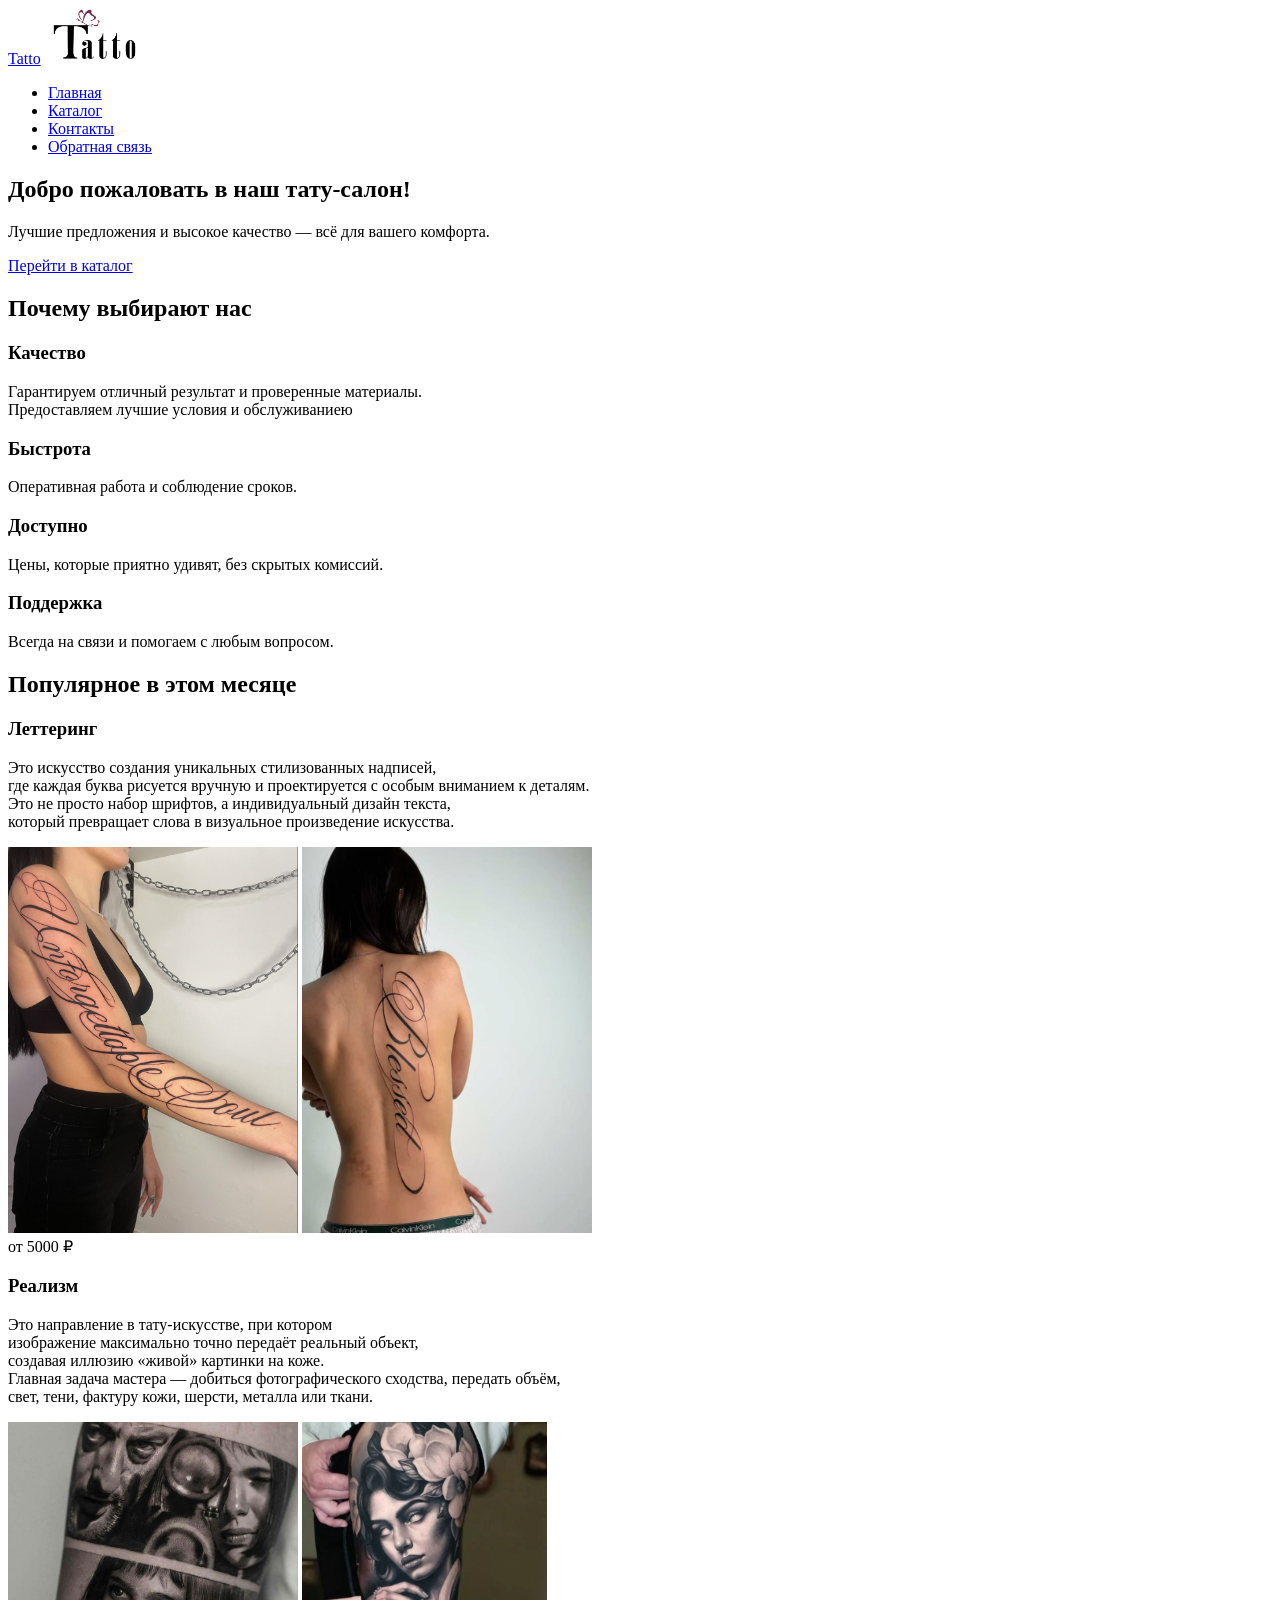
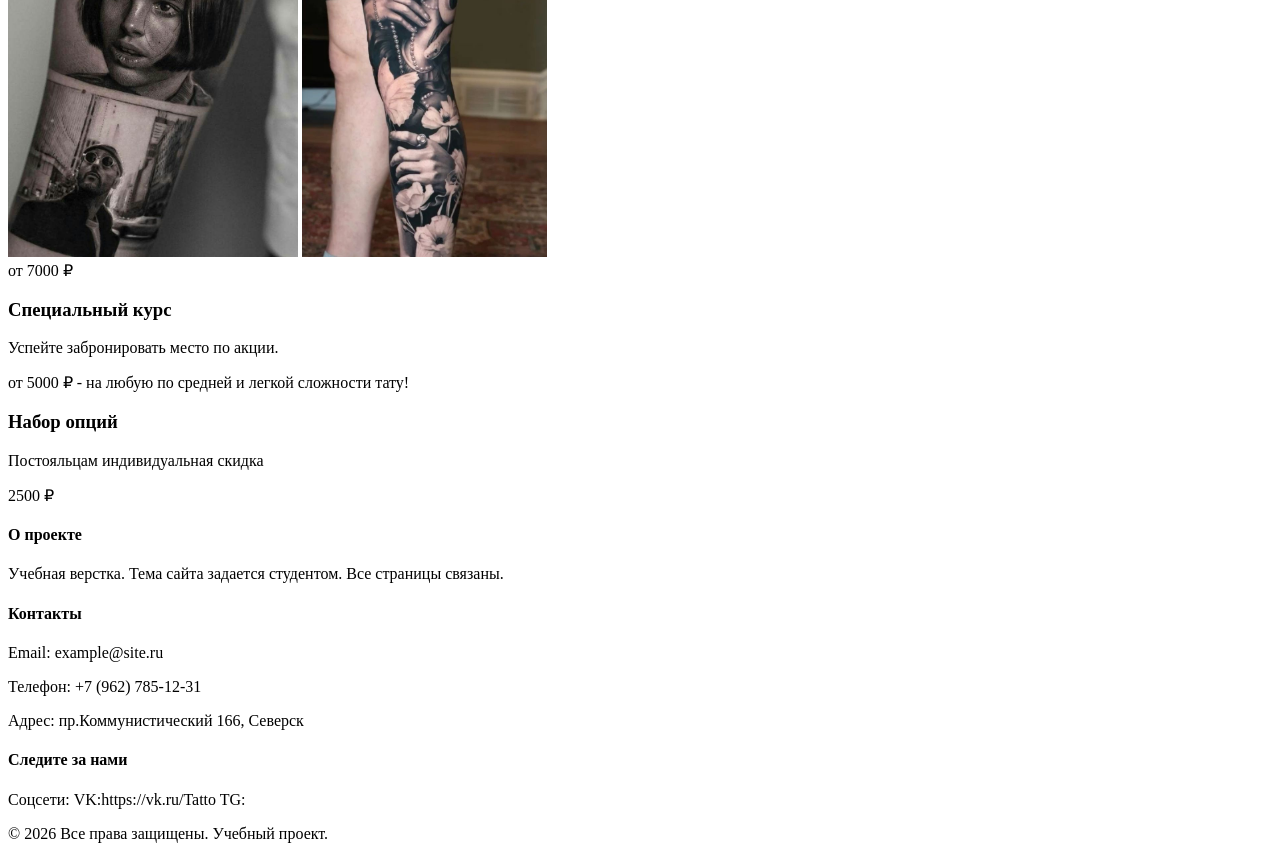
==== index.html @ 8efc67af "ПР-1-2" ====
<!DOCTYPE html>
<html lang="ru">
<head>
    <meta charset="UTF-8">
    <meta name="viewport" content="width=device-width, initial-scale=1.0, viewport-fit=cover">
    <title>Главная страница</title>
    <link rel="stylesheet" href="style.css">
</head>
<body>
    <header>
        <div>
            <a href="index.html">Tatto</a>
            <img src="img/лого.PNG" height="200%" width="100px" alt="">
            <nav>
                <ul>
                    <li><a href="index.html">Главная</a></li>
                    <li><a href="catalog.html">Каталог</a></li>
                    <li><a href="contacts.html">Контакты</a></li>
                    <li><a href="feedback.html">Обратная связь</a></li>
                </ul>
            </nav>
        </div>
    </header>

    <main>
        <section>
            <div>
                <h1>Добро пожаловать в наш тату-салон!</h1>
                <p>Лучшие предложения и высокое качество — всё для вашего комфорта.</p>
                <a href="catalog.html">Перейти в каталог</a>
            </div>
        </section>

        <section>
            <div>
                <h2>Почему выбирают нас</h2>
                <div>
                    <div>
                        <div></div>
                        <h3>Качество</h3>
                        <p>Гарантируем отличный результат и проверенные материалы.<br>
                            Предоставляем лучшие условия и обслуживаниею<br></p>
                    </div>
                    <div>
                        <div></div>
                        <h3>Быстрота</h3>
                        <p>Оперативная работа и соблюдение сроков.</p>
                    </div>
                    <div>
                        <div></div>
                        <h3>Доступно</h3>
                        <p>Цены, которые приятно удивят, без скрытых комиссий.</p>
                    </div>
                    <div>
                        <div></div>
                        <h3>Поддержка</h3>
                        <p>Всегда на связи и помогаем с любым вопросом.</p>
                    </div>
                </div>
            </div>
        </section>

        <section>
            <div>
                <h2>Популярное в этом месяце</h2>
                <div>
                    <div>
                        <div></div>
                        <div>
                            <h3>Леттеринг</h3>
                            <p>Это искусство создания уникальных стилизованных надписей,<br>
                            где каждая буква рисуется вручную и проектируется с особым вниманием к деталям.<br>
                             Это не просто набор шрифтов, а индивидуальный дизайн текста,<br>
                              который превращает слова в визуальное произведение искусства.<br> </p>
                              <img src="img/7cff915de893cd5a6fc23232e17f57c0.jpg" height="400%" width="290px" alt="">
                            <img src="img/70de053e2566550b791f566bd288414b.jpg" height="400%" width="290px" alt="">
                            <div>от 5000 ₽</div>
                        </div>
                    </div>
                    <div>
                        <div></div>
                        <div>
                            <h3>Реализм</h3>
                            <p>Это направление в тату-искусстве, при котором<br> 
                             изображение максимально точно передаёт реальный объект, <br> 
                             создавая иллюзию «живой» картинки на коже. <br> 
                             Главная задача мастера — добиться фотографического сходства, передать объём,<br> 
                              свет, тени, фактуру кожи, шерсти, металла или ткани.<br>  </p>
                            <img src="img/7c749acfdb780b24f24713dae8f29788.jpg" height="400%" width="290px" alt="">
                            <img src="img/809ecd6988c53209cb9fa92d4d95beaf.jpg" height="300%" width="245px" alt="">
                            <div>от 7000 ₽</div>
                        </div>
                    </div>
                    <div>
                        <div></div>
                        <div>
                            <h3>Специальный курс</h3>
                            <p>Успейте забронировать место по акции.</p>
                            <div>от 5000 ₽ - на любую по средней и легкой сложности тату!</div>
                        </div>
                    </div>
                    <div>
                        <div></div>
                        <div>
                            <h3>Набор опций</h3>
                            <p>Постояльцам индивидуальная скидка</p>
                            <div>2500 ₽</div>
                        </div>
                    </div>
                </div>
            </div>
        </section>
    </main>

    <footer>
        <div>
            <div>
                <h4>О проекте</h4>
                <p>Учебная верстка. Тема сайта задается студентом. Все страницы связаны.</p>
            </div>
            <div>
                <h4>Контакты</h4>
                <p>Email: example@site.ru</p>
                <p>Телефон: +7 (962) 785-12-31 </p>
                <p>Адрес: пр.Коммунистический 166, Северск</p>
            </div>
            <div>
                <h4>Следите за нами</h4>
                <p>Соцсети: 
                    VK:https://vk.ru/Tatto
                    TG: </p>
            </div>
        </div>
        <div>
            <p>&copy; 2026 Все права защищены. Учебный проект.</p>
        </div>
    </footer>
</body>
</html>
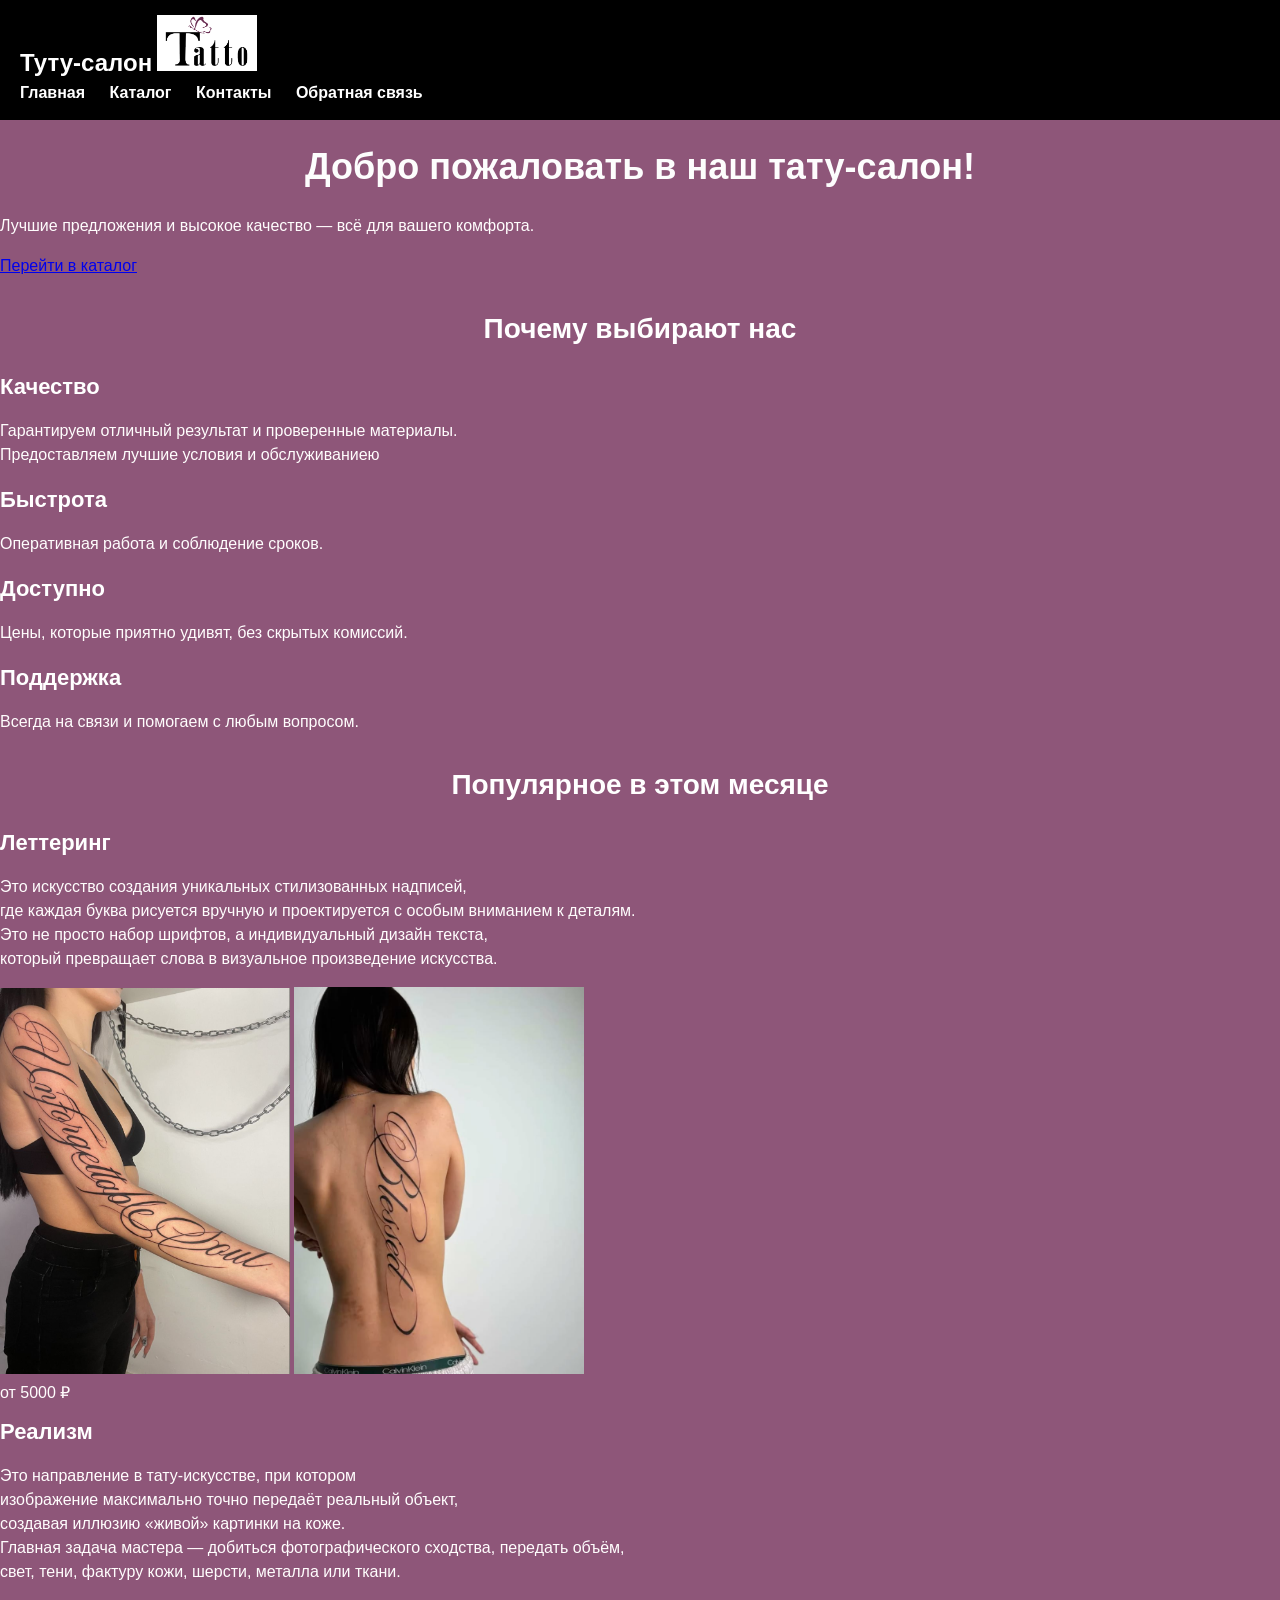
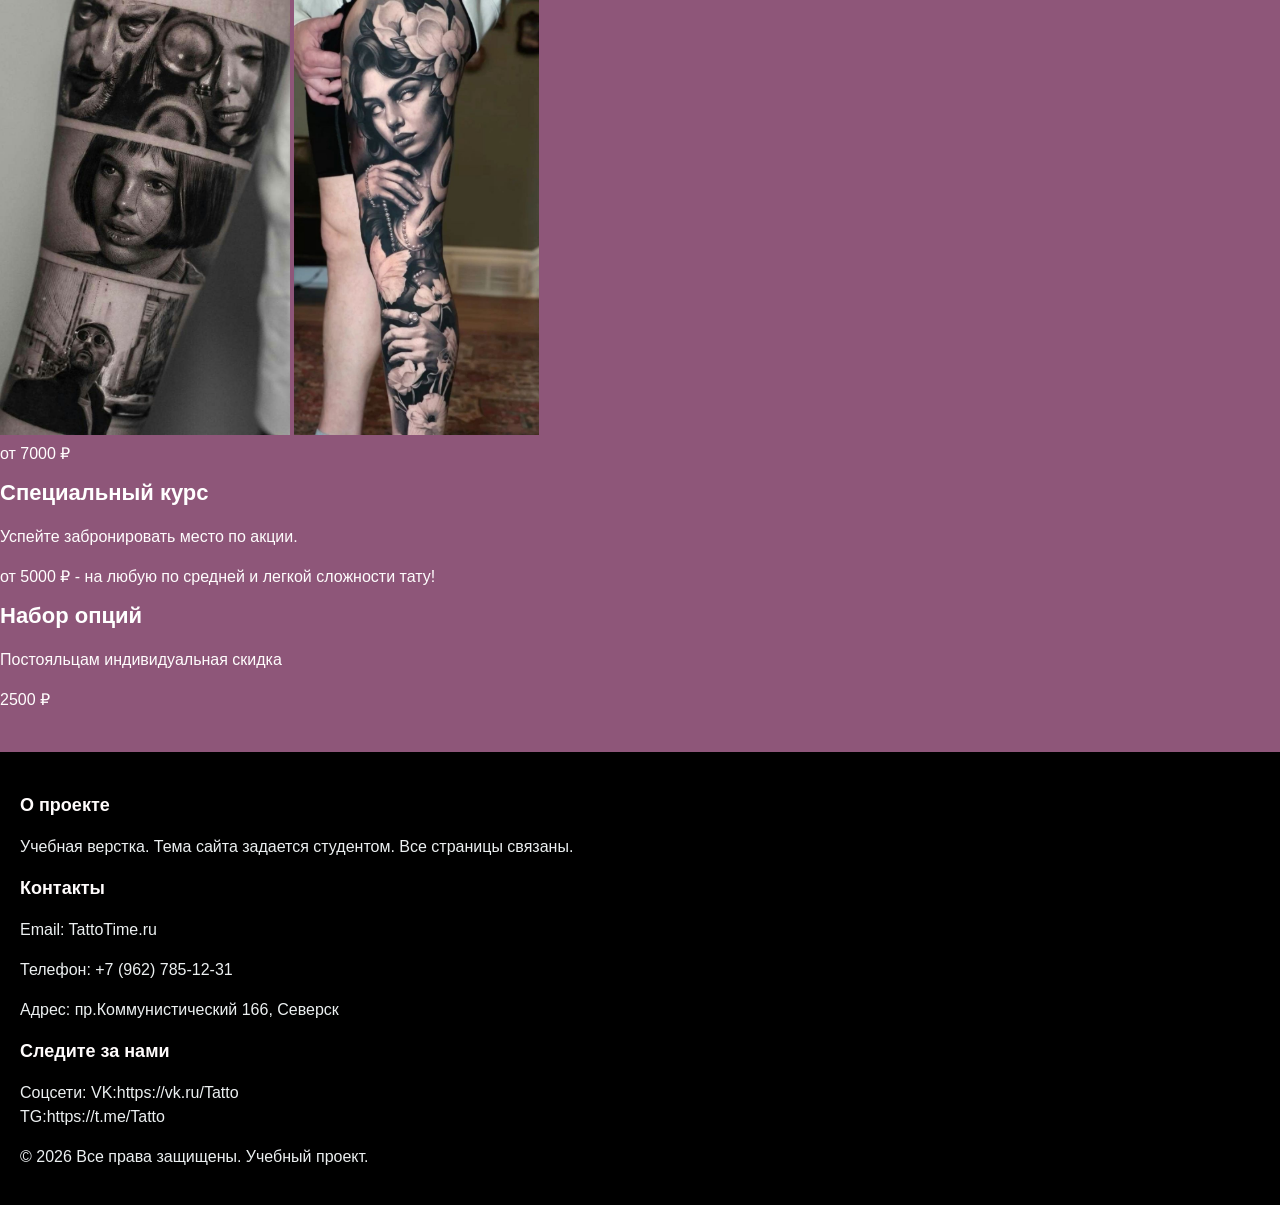
==== commit bf064c28: "ПР-2-1: добавлен базовый CSS (цвета, шрифты, фон)" ====
--- a/index.html
+++ b/index.html
@@ -9,14 +9,14 @@
 <body>
     <header>
         <div>
-            <a href="index.html">Tatto</a>
+            <a href="index.html">Туту-салон</a>
             <img src="img/лого.PNG" height="200%" width="100px" alt="">
             <nav>
                 <ul>
-                    <li><a href="index.html">Главная</a></li>
-                    <li><a href="catalog.html">Каталог</a></li>
-                    <li><a href="contacts.html">Контакты</a></li>
-                    <li><a href="feedback.html">Обратная связь</a></li>
+                    <li><a  href="index.html">Главная</a></li>
+                    <li><a  href="catalog.html">Каталог</a></li>
+                    <li><a  href="contacts.html">Контакты</a></li>
+                    <li><a  href="feedback.html">Обратная связь</a></li>
                 </ul>
             </nav>
         </div>
@@ -120,15 +120,15 @@
             </div>
             <div>
                 <h4>Контакты</h4>
-                <p>Email: example@site.ru</p>
+                <p>Email: TattoTime.ru</p>
                 <p>Телефон: +7 (962) 785-12-31 </p>
                 <p>Адрес: пр.Коммунистический 166, Северск</p>
             </div>
             <div>
                 <h4>Следите за нами</h4>
                 <p>Соцсети: 
-                    VK:https://vk.ru/Tatto
-                    TG: </p>
+                    VK:https://vk.ru/Tatto<br> 
+                    TG:https://t.me/Tatto<br>  </p>
             </div>
         </div>
         <div>
--- a/style.css
+++ b/style.css
@@ -0,0 +1,215 @@
+/* Общие стили для всего сайта */
+body {
+    font-family: Arial, Helvetica, sans-serif;
+    font-size: 16px;
+    color: #fffdfd;           /* тёмно-серый текст */
+    background-color: #884d72f1; /* белый фон */
+    line-height: 1.5;         /* межстрочный интервал */
+    margin: 0;
+    padding: 0;
+}
+
+/* Заголовки */
+h1 {
+    font-size: 36px;
+    color: #fdfdfd;
+    text-align: center;
+    margin-top: 20px;
+    margin-bottom: 20px;
+}
+
+h2 {
+    font-size: 28px;
+    color: #ffffff;
+    text-align: center;
+    margin-top: 30px;
+    margin-bottom: 20px;
+}
+
+h3 {
+    font-size: 22px;
+    color: #ffffff;
+    margin-top: 10px;
+    margin-bottom: 10px;
+}
+
+h4 {
+    font-size: 18px;
+    color: #fffcfc;
+    margin-top: 10px;
+    margin-bottom: 10px;
+}
+
+
+
+/* Шапка сайта */
+header {
+    background-color: #000000;    /* тёмно-синий фон */
+    padding: 15px 20px;
+    
+}
+
+header a {
+    color: white;
+    text-decoration: none;         /* убираем подчёркивание у ссылок */
+    font-weight: bold;
+}
+
+
+/* Логотип */
+header > div > a:first-child {
+    font-size: 24px;
+}
+
+/* Список навигации */
+nav ul {
+    list-style: none;              /* убираем маркеры списка */
+    margin: 0;
+    padding: 0;
+}
+
+nav ul li {
+    display: inline-block;         /* располагаем пункты меню в строку */
+    margin-right: 20px;
+}
+
+nav ul li a:hover {
+    text-decoration: underline;    /* подчёркивание при наведении */
+}
+
+/* Кнопка */
+.btn, button, .button {
+    display: inline-block;
+    background-color: #0f0f0f;     /* голубой фон */
+    color: white;
+    padding: 10px 25px;
+    border-radius: 5px;            /* закруглённые углы */
+    text-decoration: none;
+    font-weight: bold;
+    transition: 0.3s;              /* плавность при наведении */
+}
+
+.btn:hover, button:hover, .button:hover {
+    background-color: #000000;     /* более тёмный при наведении */
+    cursor: pointer;
+}
+
+/* Карточки товаров/услуг */
+.product-card {
+    background-color: #f9f9f9;
+    border: 1px solid #dddddd;
+    border-radius: 8px;
+    padding: 15px;
+    margin-bottom: 20px;
+    text-align: center;
+}
+
+.card-img {
+    background-color: #e0e0e0;
+    height: 150px;
+    border-radius: 5px;
+    margin-bottom: 10px;
+}
+
+.price {
+    font-size: 20px;
+    font-weight: bold;
+    color: #e67e22;               /* оранжевый цвет цены */
+    margin: 10px 0;
+}
+
+.feature-card {
+    background-color: #f0f4f8;
+    padding: 20px;
+    border-radius: 10px;
+    text-align: center;
+    margin-bottom: 20px;
+}
+
+.feature-icon {
+    font-size: 40px;
+    margin-bottom: 10px;
+}
+
+/* Подвал */
+footer {
+    background-color: #000000;
+    color: #ecf0f1;
+    padding: 30px 20px 20px;
+    margin-top: 40px;
+    
+}
+
+footer a {
+    color: #ecf0f1;
+    text-decoration: none;
+}
+
+footer a:hover {
+    text-decoration: underline;
+}
+
+.copyright {
+    text-align: center;
+    margin-top: 20px;
+    font-size: 14px;
+}
+
+/* Контакты */
+.contacts-info {
+    background-color: #131212;
+    padding: 20px;
+    border-radius: 10px;
+    margin-bottom: 30px;
+}
+
+.contacts-info div {
+    margin-bottom: 15px;
+}
+
+.map iframe {
+    width: 100%;
+    border: 1px solid #dddddd;
+    border-radius: 8px;
+}
+
+/* Форма обратной связи */
+form {
+    background-color: #aa6e94f1;
+    padding: 20px;
+    border-radius: 5px;
+    max-width: 500px;
+    margin: 0 auto;
+}
+
+form div {
+    margin-bottom: 15px;
+    margin: 10px;
+    
+}
+
+label {
+    display: block;
+    font-weight: bold;
+    margin-bottom: 5px;
+}
+
+input, textarea, select {
+    width: 100%;
+    padding: 10px;
+    border: 1px solid #000000;
+    border-radius: 5px;
+    font-size: 16px;
+    box-sizing: border-box;
+}
+
+input:focus, textarea:focus, select:focus {
+    outline: none;
+    border-color: #0d0d0e;
+}
+
+
+
+
+
+
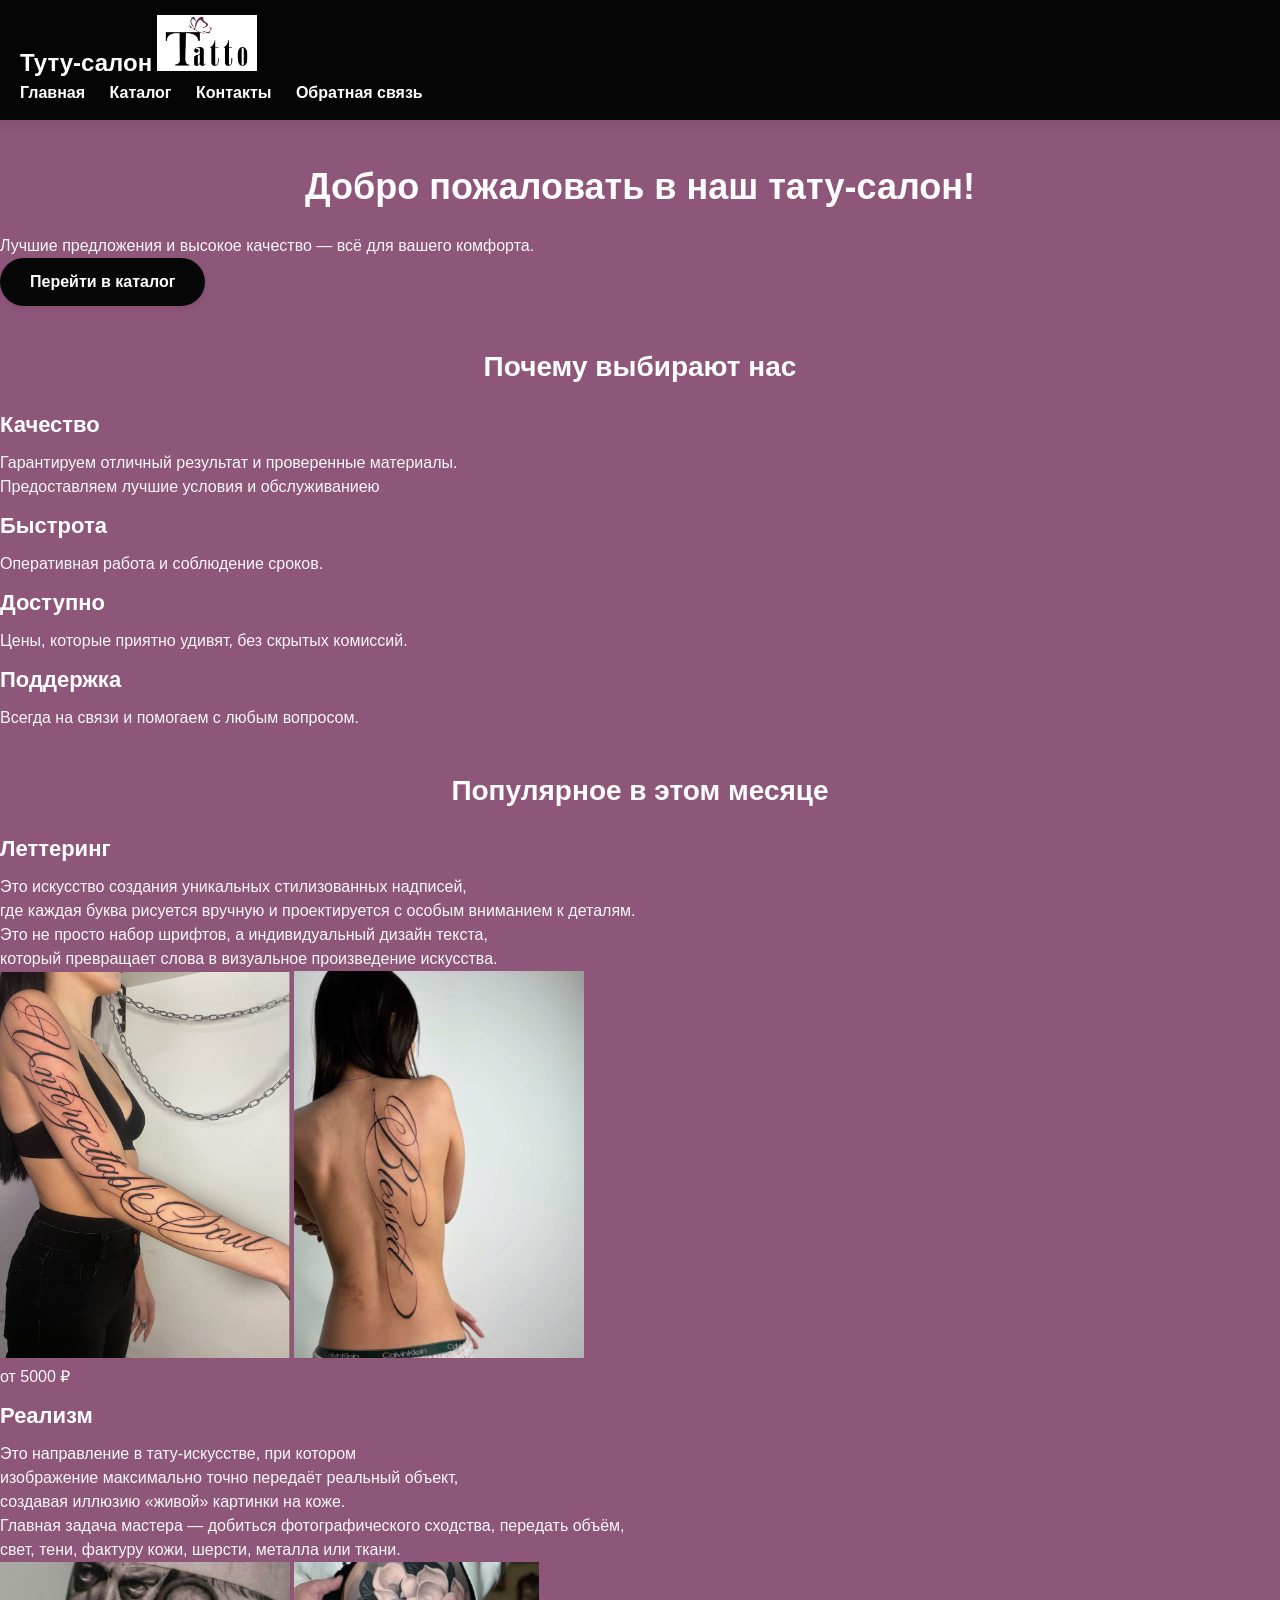
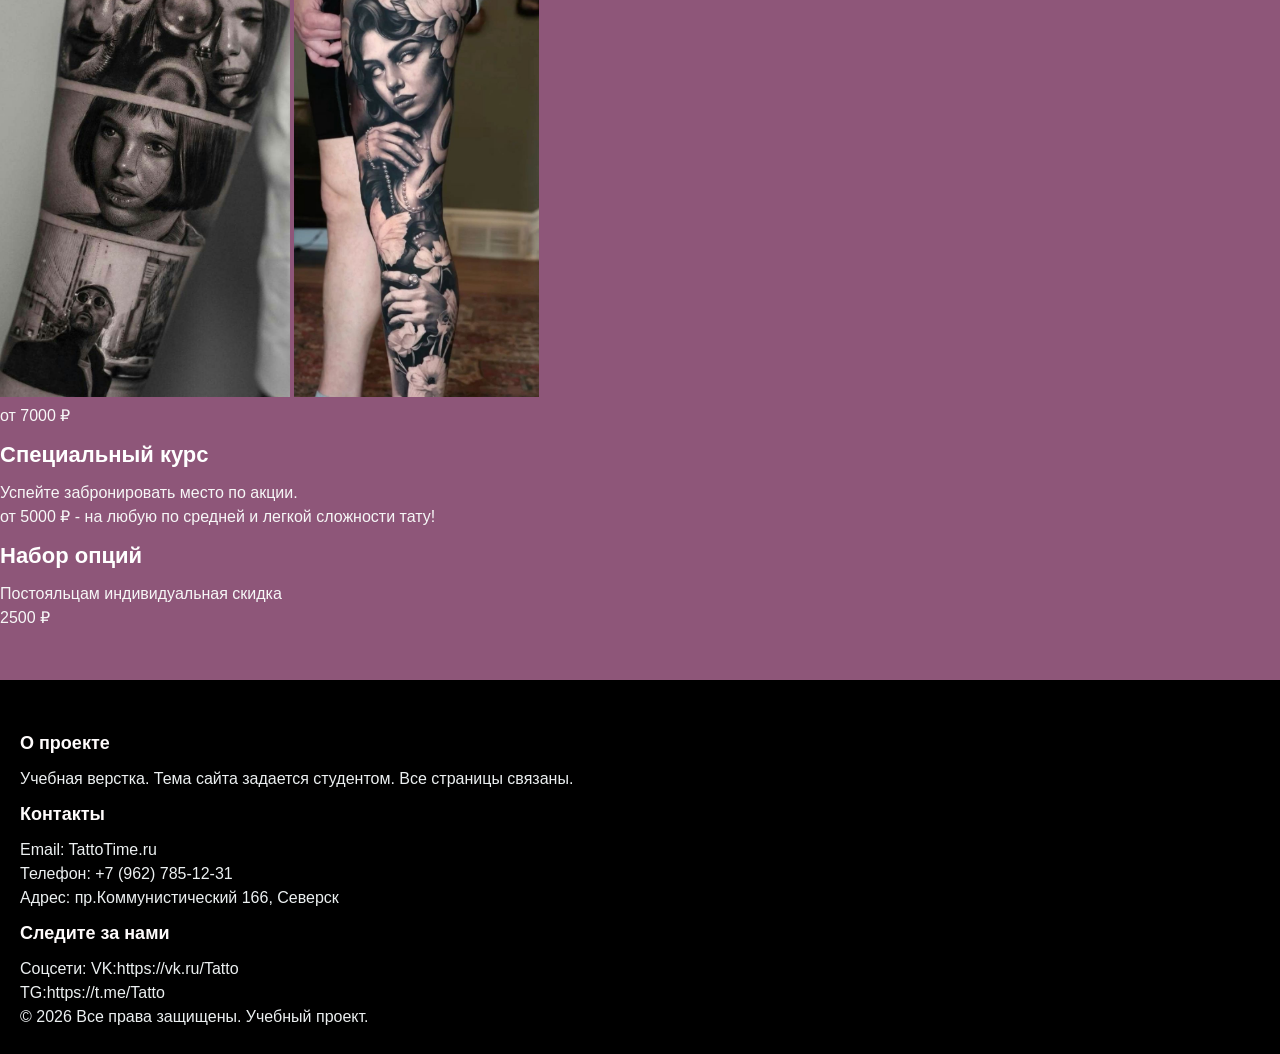
==== commit 40a99640: "ПР-2-2: добавил отступы, рамки, тени, блочную модель" ====
--- a/index.html
+++ b/index.html
@@ -27,7 +27,7 @@
             <div>
                 <h1>Добро пожаловать в наш тату-салон!</h1>
                 <p>Лучшие предложения и высокое качество — всё для вашего комфорта.</p>
-                <a href="catalog.html">Перейти в каталог</a>
+                <a href="catalog.html" class="btn btn-outline-dark" style="margin: 0px;" >Перейти в каталог</a>
             </div>
         </section>
 
--- a/style.css
+++ b/style.css
@@ -2,7 +2,7 @@
 body {
     font-family: Arial, Helvetica, sans-serif;
     font-size: 16px;
-    color: #fffdfd;           /* тёмно-серый текст */
+    color: #f7f7f7;           /* тёмно-серый текст */
     background-color: #884d72f1; /* белый фон */
     line-height: 1.5;         /* межстрочный интервал */
     margin: 0;
@@ -118,18 +118,31 @@
     margin: 10px 0;
 }
 
-.feature-card {
-    background-color: #f0f4f8;
-    padding: 20px;
-    border-radius: 10px;
-    text-align: center;
-    margin-bottom: 20px;
-}
-
-.feature-icon {
-    font-size: 40px;
-    margin-bottom: 10px;
-}
+.cards{
+   
+    display:grid;
+    grid-template-columns:repeat(3,1fr);
+    gap:25px;
+    margin-top:30px;}
+
+.card{
+
+    background:#aa6e94f1;
+    padding:20px;
+    border-radius:18px;
+    text-align:center;
+    
+}
+
+.card img{
+     height: 200px;
+    width: 100%;
+    object-fit:cover;
+    border-radius:12px;}
+
+.card h3{
+    margin:15px 0;}
+
 
 /* Подвал */
 footer {
@@ -213,3 +226,147 @@
 
 
 
+
+
+
+
+/* Универсальное правило — все элементы учитывают padding и border в ширине */
+* {
+    margin: 0;
+    padding: 0;
+    box-sizing: border-box;
+}
+
+.container {
+    max-width: 1200px;
+    margin: 0 auto;   /* центрирование блока */
+    padding: 0 20px;  /* внутренние отступы по бокам */
+}
+
+.product-card {
+    background-color: #ffffff;
+    border: 1px solid #e0e0e0;
+    border-radius: 12px;
+    padding: 20px;
+    margin-bottom: 25px;
+    text-align: center;
+    transition: box-shadow 0.3s;
+}
+
+.product-card:hover {
+    box-shadow: 0 5px 15px rgba(0, 0, 0, 0.1);  /* тень при наведении */
+}
+
+.feature-card {
+    background-color: #f0f4f8;
+    padding: 25px 20px;
+    border-radius: 12px;
+    text-align: center;
+    margin-bottom: 20px;
+    box-shadow: 0 2px 8px rgba(0, 0, 0, 0.05);
+    transition: transform 0.2s, box-shadow 0.2s;
+}
+
+.feature-card:hover {
+    transform: translateY(-3px);
+    box-shadow: 0 6px 16px rgba(0, 0, 0, 0.1);
+}
+
+.btn, button, .button {
+    display: inline-block;
+    background-color: #070707;
+    color: white;
+    padding: 12px 30px;        /* увеличили отступы */
+    border: none;              /* убираем стандартную рамку у кнопок */
+    border-radius: 30px;       /* более скруглённые углы */
+    text-decoration: none;
+    font-weight: bold;
+    font-size: 16px;
+    transition: all 0.3s;
+    box-shadow: 0 2px 5px rgba(0, 0, 0, 0.1);
+}
+
+.btn:hover, button:hover, .button:hover {
+    background-color: #2980b9;
+    box-shadow: 0 4px 10px rgba(0, 0, 0, 0.15);
+}
+
+input, textarea, select {
+    width: 100%;
+    padding: 12px 15px;
+    border: 1px solid #d0d0d0;
+    border-radius: 8px;
+    font-size: 16px;
+    transition: border-color 0.3s, box-shadow 0.3s;
+}
+
+input:focus, textarea:focus, select:focus {
+    outline: none;
+    border-color: #3498db;
+    box-shadow: 0 0 0 3px rgba(52, 152, 219, 0.2);  /* свечение вокруг поля */
+}
+
+header {
+    background-color: #050505;
+    padding: 15px 20px;
+    box-shadow: 0 4px 10px rgba(0, 0, 0, 0.1);  /* тень под шапкой */
+    position: sticky;
+    top: 0;
+}
+
+footer {
+    background-color: #000000;
+    color: #ecf0f1;
+    padding: 40px 20px 25px;
+    margin-top: 50px;
+}
+
+.footer-col {
+    margin-bottom: 20px;
+}
+
+.footer-col h4 {
+    margin-bottom: 15px;
+    font-size: 18px;
+}
+
+section {
+    margin-top: 40px;
+    margin-bottom: 40px;
+}
+
+.hero {
+    background: linear-gradient(135deg, #f3f4f6 0%, #e5e7eb 100%);
+    padding: 60px 0;
+    margin-top: 0;
+}
+
+.contacts-info {
+    background-color: #ffffff;
+    padding: 25px;
+    border-radius: 12px;
+    margin-bottom: 30px;
+    box-shadow: 0 4px 12px rgba(0, 0, 0, 0.08);
+    border: 1px solid #eeeeee;
+}
+
+form {
+background-color: #aa6e94f1;
+    padding: 30px;
+    border-radius: 16px;
+    max-width: 600px;
+    margin: 0 auto;
+    box-shadow: 0 8px 20px rgba(0, 0, 0, 0.1);
+    border: 1px solid #000000;
+}
+
+form div {
+    margin-bottom: 20px;
+}
+
+label {
+    display: block;
+    font-weight: 600;
+    margin-bottom: 8px;
+}
+
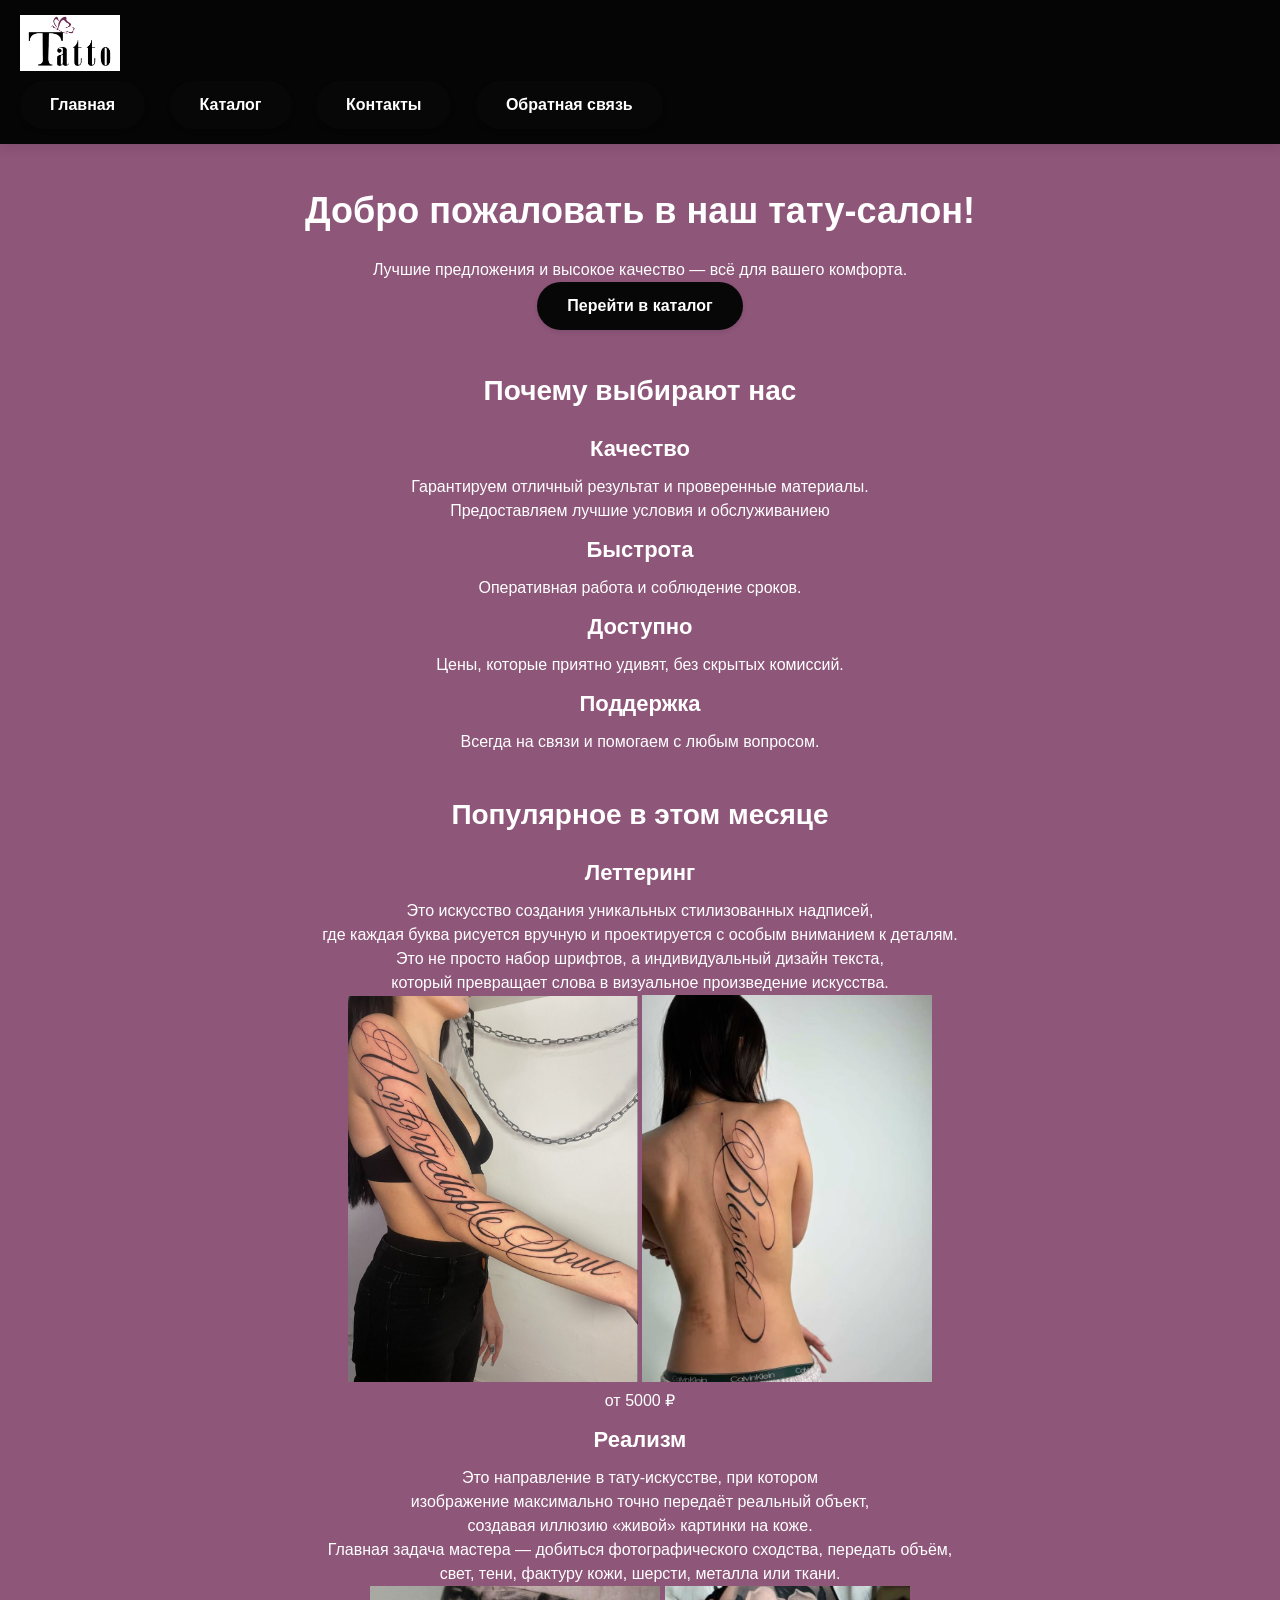
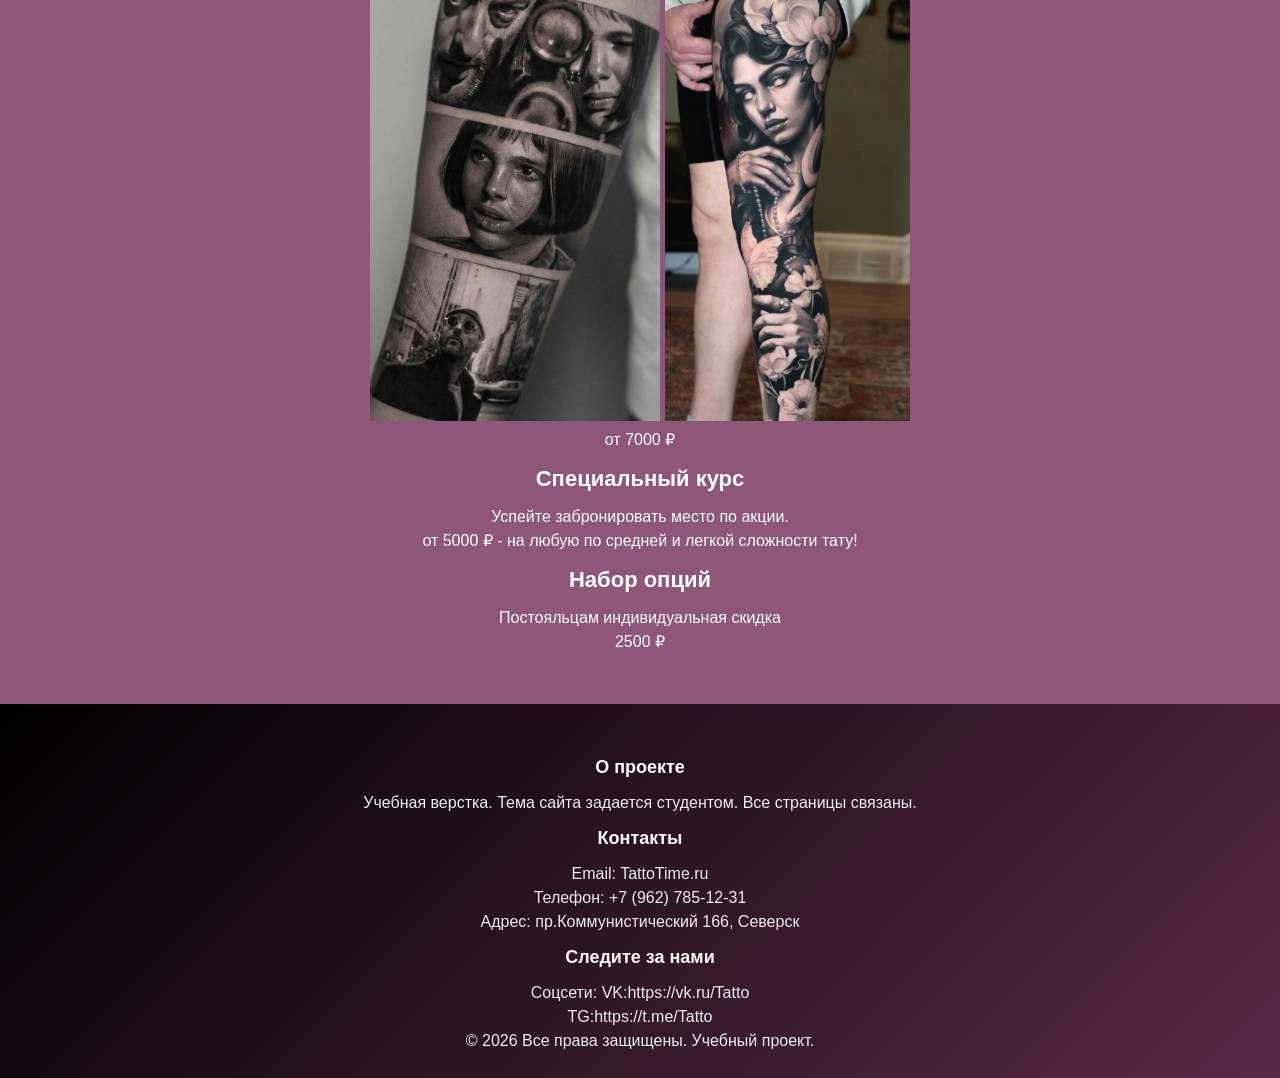
==== commit 3f6468c8: "ПР-2-3: добавил фоновые изображения, градиенты, переходы, псевдоклассы" ====
--- a/index.html
+++ b/index.html
@@ -9,14 +9,15 @@
 <body>
     <header>
         <div>
-            <a href="index.html">Туту-салон</a>
-            <img src="img/лого.PNG" height="200%" width="100px" alt="">
+            <a href="index.html">
+                <img src="img/лого.PNG" height="200%" width="100px" alt="">
+            </a>
             <nav>
                 <ul>
-                    <li><a  href="index.html">Главная</a></li>
-                    <li><a  href="catalog.html">Каталог</a></li>
-                    <li><a  href="contacts.html">Контакты</a></li>
-                    <li><a  href="feedback.html">Обратная связь</a></li>
+                    <li><a  href="index.html" button type="button" class="btn btn-outline-primary">Главная</button></a></li>
+                    <li><a  href="catalog.html" button type="button" class="btn btn-outline-primary">Каталог </button></a></li>
+                    <li><a  href="contacts.html" button type="button" class="btn btn-outline-primary">Контакты </button></a></li>
+                    <li><a  href="feedback.html" button type="button" class="btn btn-outline-primary">Обратная связь </button></a></li>
                 </ul>
             </nav>
         </div>
--- a/style.css
+++ b/style.css
@@ -2,17 +2,22 @@
 body {
     font-family: Arial, Helvetica, sans-serif;
     font-size: 16px;
-    color: #f7f7f7;           /* тёмно-серый текст */
+    color: #ffffff;           /* тёмно-серый текст */
     background-color: #884d72f1; /* белый фон */
     line-height: 1.5;         /* межстрочный интервал */
     margin: 0;
     padding: 0;
+    text-align: center;
+    justify-content: space-evenly;
+    flex-direction: column;
+
+
 }
 
 /* Заголовки */
 h1 {
     font-size: 36px;
-    color: #fdfdfd;
+    color: #ffffff;
     text-align: center;
     margin-top: 20px;
     margin-bottom: 20px;
@@ -38,6 +43,7 @@
     color: #fffcfc;
     margin-top: 10px;
     margin-bottom: 10px;
+    text-align: center;
 }
 
 
@@ -46,7 +52,8 @@
 header {
     background-color: #000000;    /* тёмно-синий фон */
     padding: 15px 20px;
-    
+    text-align: left;
+    z-index: 100;
 }
 
 header a {
@@ -59,6 +66,7 @@
 /* Логотип */
 header > div > a:first-child {
     font-size: 24px;
+   
 }
 
 /* Список навигации */
@@ -147,14 +155,14 @@
 /* Подвал */
 footer {
     background-color: #000000;
-    color: #ecf0f1;
+    color: #000000;
     padding: 30px 20px 20px;
     margin-top: 40px;
     
 }
 
 footer a {
-    color: #ecf0f1;
+    color: #000000;
     text-decoration: none;
 }
 
@@ -370,3 +378,126 @@
     margin-bottom: 8px;
 }
 
+
+
+
+
+
+
+.hero {
+    background: linear-gradient(135deg, rgb(104, 83, 83) 0%, rgba(0, 0, 0, 0.973) 100%), url('https://via.placeholder.com/1920x600?text=Hero+Background');
+    background-size: cover;
+    background-position: center;
+    padding: 80px 0;
+    text-align: center;
+    color: rgb(0, 0, 0);
+}
+
+.hero h1, .hero p {
+    color: rgb(0, 0, 0);
+}
+
+.hero .btn {
+    background-color: #ffffff;
+}
+
+.hero .btn:hover {
+    background-color: #ffffff;
+}
+
+.product-card:hover {
+    background: linear-gradient(to bottom, #0e0d0d, #fafafa);
+    box-shadow: 0 10px 25px rgb(255, 255, 255);
+}
+
+/* Первый пункт меню */
+nav ul li:first-child a {
+    font-weight: bold;
+}
+
+/* Последний пункт меню */
+nav ul li:last-child a {
+    color: #ffffff;
+}
+
+/* Для каждого второго пункта (чётного) */
+nav ul li:nth-child(even) a:hover {
+    color: #ffffff;
+}
+
+
+.btn, button, .button {
+    transition: all 0.25s ease;
+}
+
+.btn:active, button:active, .button:active {
+    transform: scale(0.97);   /* эффект нажатия */
+}
+
+.product-card {
+    transition: transform 0.2s, box-shadow 0.2s;
+}
+
+.product-card:hover {
+    transform: translateY(-5px);
+}
+
+.card-img {
+    transition: transform 0.3s;
+    overflow: hidden;
+}
+
+.product-card:hover .card-img {
+    transform: scale(1.02);
+}
+
+
+footer a {
+    transition: color 0.2s;
+}
+
+footer a:hover {
+    color: #eb8ac3;
+    text-decoration: underline;
+}
+
+footer a:active {
+    color: #eb8ac3;
+}
+
+input:focus, textarea:focus, select:focus {
+    outline: none;
+    border-color: #eb8ac3;
+    box-shadow: 0 0 0 3px rgba(0, 0, 0, 0.2);
+    background-color: #fffef7;
+}
+
+
+.product-card:nth-child(odd) {
+    background-color: #ffffff;
+}
+
+.product-card:nth-child(even) {
+    background-color: #fafafa;
+}
+
+footer {
+    background: linear-gradient(135deg, #000000 0%, #582a45 100%);
+}
+
+section {
+    transition: opacity 0.5s;
+}
+
+section:hover {
+    opacity: 0.98;
+}
+
+.nav-list a.active {
+    color: #eb8ac3;
+    border-bottom: 2px solid #eb8ac3;
+    padding-bottom: 5px;
+}
+
+
+
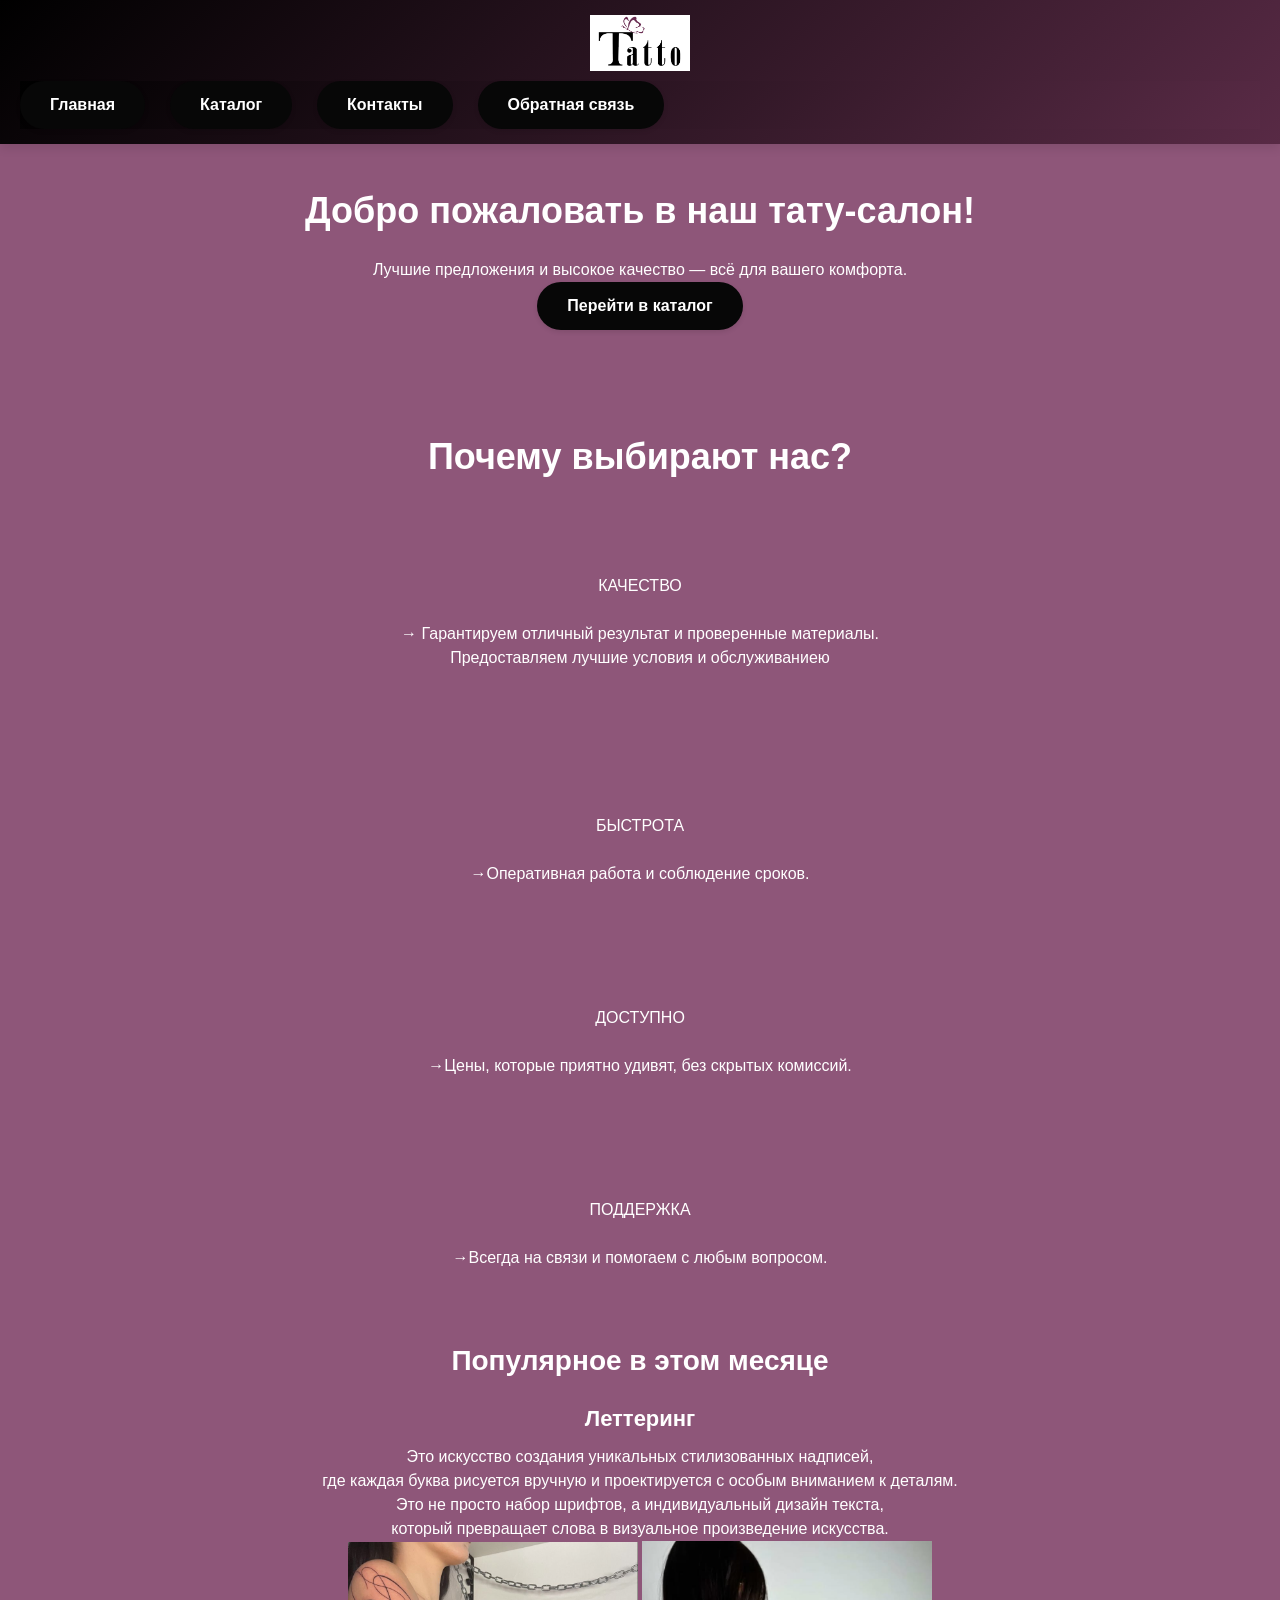
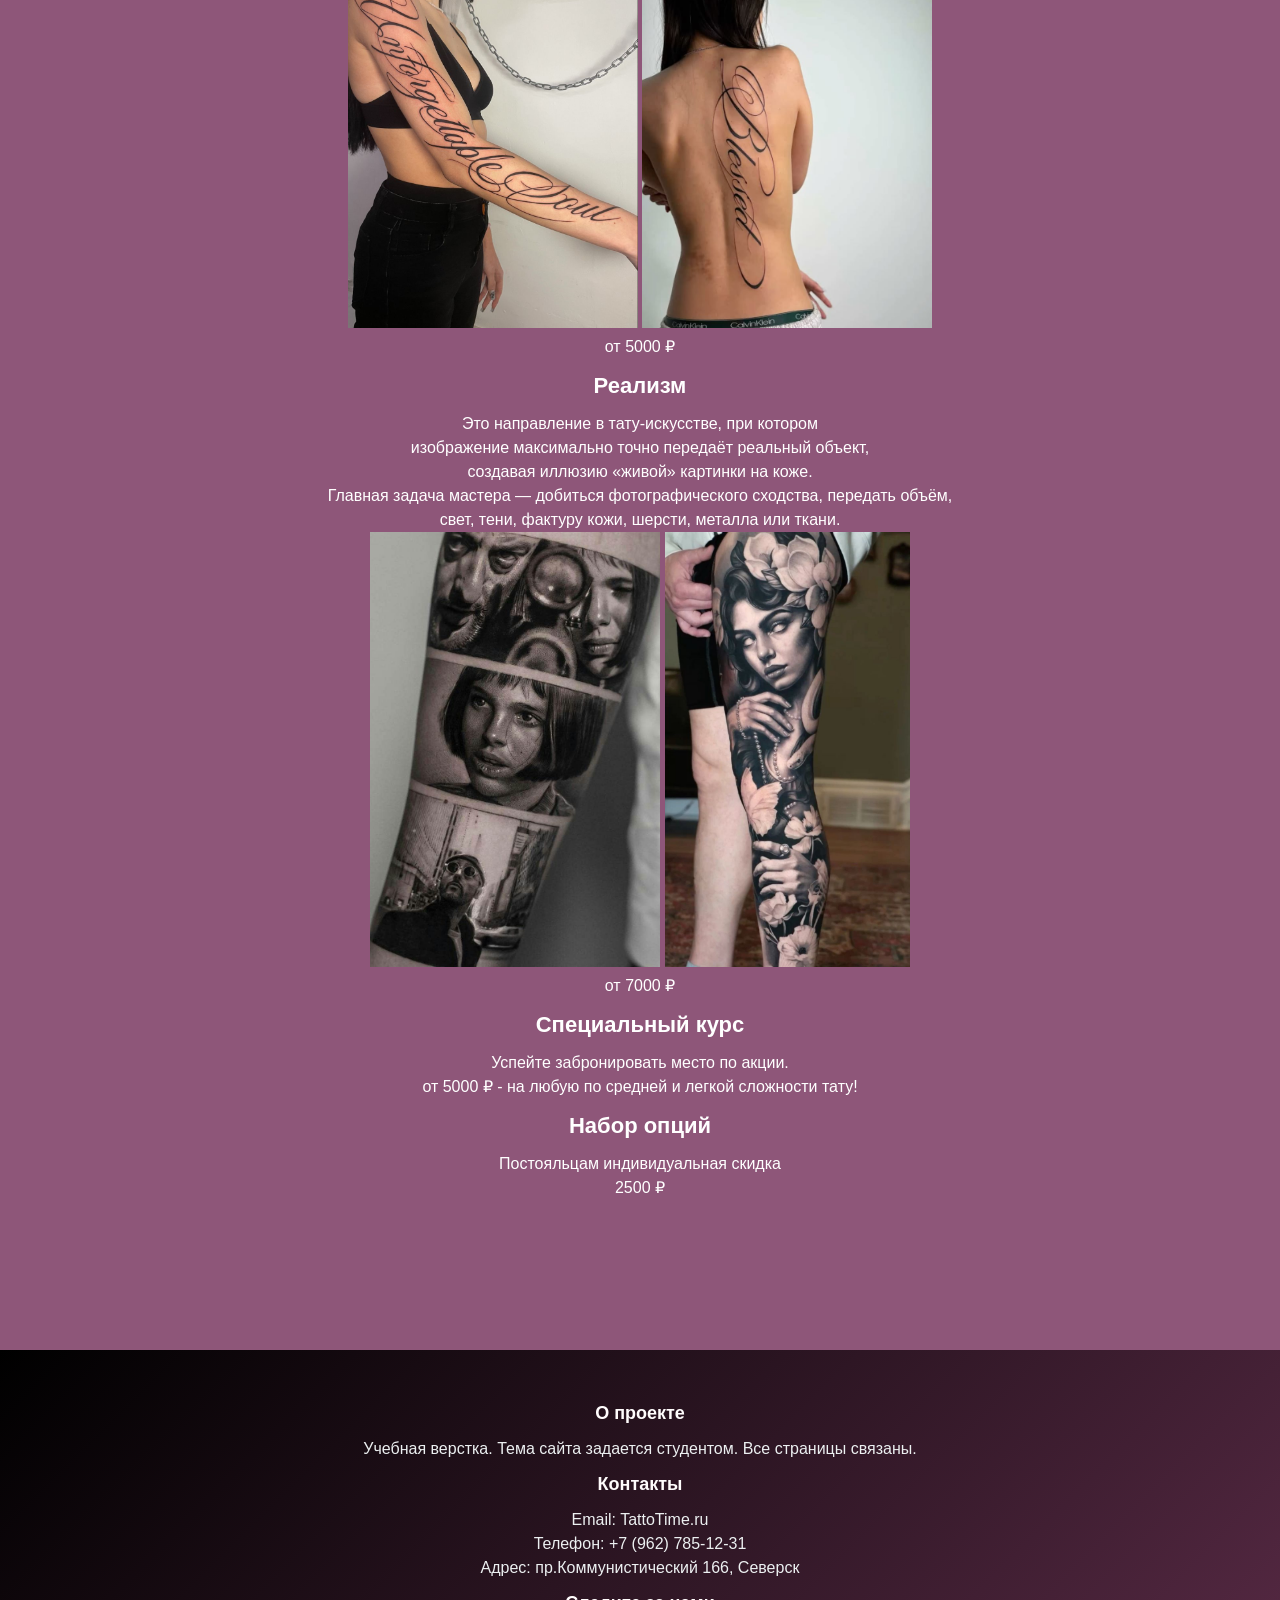
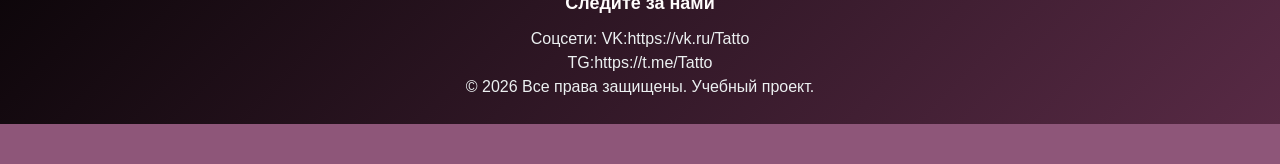
==== commit 317bf922: "ПР-2-3: добавил фоновые изображения, градиенты, переходы, псевдоклассы" ====
--- a/index.html
+++ b/index.html
@@ -10,14 +10,14 @@
     <header>
         <div>
             <a href="index.html">
-                <img src="img/лого.PNG" height="200%" width="100px" alt="">
+                <img src="img/лого.PNG" height="200%" width="100px"  alt="">
             </a>
             <nav>
                 <ul>
-                    <li><a  href="index.html" button type="button" class="btn btn-outline-primary">Главная</button></a></li>
-                    <li><a  href="catalog.html" button type="button" class="btn btn-outline-primary">Каталог </button></a></li>
-                    <li><a  href="contacts.html" button type="button" class="btn btn-outline-primary">Контакты </button></a></li>
-                    <li><a  href="feedback.html" button type="button" class="btn btn-outline-primary">Обратная связь </button></a></li>
+                    <li><a  href="index.html" button type="button" class="btn btn-secondary" color: >Главная</button></a></li>
+                    <li><a  href="catalog.html" button type="button" class="btn btn-secondary">Каталог </button></a></li>
+                    <li><a  href="contacts.html" button type="button" class="btn btn-secondary">Контакты </button></a></li>
+                    <li><a  href="feedback.html" button type="button" class="btn btn-secondary">Обратная связь </button></a></li>
                 </ul>
             </nav>
         </div>
@@ -33,32 +33,46 @@
         </section>
 
         <section>
-            <div>
-                <h2>Почему выбирают нас</h2>
-                <div>
-                    <div>
-                        <div></div>
-                        <h3>Качество</h3>
-                        <p>Гарантируем отличный результат и проверенные материалы.<br>
-                            Предоставляем лучшие условия и обслуживаниею<br></p>
-                    </div>
-                    <div>
-                        <div></div>
-                        <h3>Быстрота</h3>
-                        <p>Оперативная работа и соблюдение сроков.</p>
-                    </div>
-                    <div>
-                        <div></div>
-                        <h3>Доступно</h3>
-                        <p>Цены, которые приятно удивят, без скрытых комиссий.</p>
-                    </div>
-                    <div>
-                        <div></div>
-                        <h3>Поддержка</h3>
-                        <p>Всегда на связи и помогаем с любым вопросом.</p>
-                    </div>
-                </div>
-            </div>
+
+
+<main class="main">
+    <div class="df1"><h1>Почему выбирают нас?</h1>
+
+<section class="s1"> 
+    <div class="df1"><h1></h1>
+<p> КАЧЕСТВО <br>
+    <br>
+→ Гарантируем отличный результат и проверенные материалы.<br>
+Предоставляем лучшие условия и обслуживаниею<br><br>
+
+</p>
+</div>
+<section class="s1"> 
+    <div class="df1"><h1></h1>
+<p> БЫСТРОТА <br>
+    <br>
+→Оперативная работа и соблюдение сроков.<br>
+
+</p>
+</div>
+<section class="s1"> 
+    <div class="df1"><h1></h1>
+<p> ДОСТУПНО<br>
+    <br>
+→Цены, которые приятно удивят, без скрытых комиссий.<br>
+
+</p>
+</div>
+
+<section class="s1"> 
+    <div class="df1"><h1></h1>
+<p> ПОДДЕРЖКА<br>
+    <br>
+→Всегда на связи и помогаем с любым вопросом.<br>
+
+</p>
+</div>
+
         </section>
 
         <section>
--- a/style.css
+++ b/style.css
@@ -14,12 +14,32 @@
 
 }
 
+.main{
+padding: 30px;
+
+
+
+}
+
+.df1{
+    padding: 30px;
+   
+}
+.s1{
+align-items: start;
+justify-content: start;
+ text-align: center;  
+}
+
+
+
+
 /* Заголовки */
 h1 {
     font-size: 36px;
     color: #ffffff;
     text-align: center;
-    margin-top: 20px;
+    margin-top: 0px;
     margin-bottom: 20px;
 }
 
@@ -52,9 +72,22 @@
 header {
     background-color: #000000;    /* тёмно-синий фон */
     padding: 15px 20px;
-    text-align: left;
+    position: sticky;
+    top: 0;
     z-index: 100;
-}
+
+    background: linear-gradient(135deg, #000000 0%, #582a45 100%);
+    
+}
+
+header .container {
+    display: flex;
+    justify-content: space-between;   /* Логотип слева, меню справа */
+    align-items: center;              /* Вертикальное выравнивание по центру */
+    flex-wrap: wrap;                 /* При сужении экрана меню уйдёт вниз */
+    gap: 15px;
+}
+
 
 header a {
     color: white;
@@ -66,29 +99,43 @@
 /* Логотип */
 header > div > a:first-child {
     font-size: 24px;
+    font-weight: bold;
+    color: white;
+    text-decoration: none;
+
    
 }
 
 /* Список навигации */
 nav ul {
-    list-style: none;              /* убираем маркеры списка */
+    display: flex;
+    list-style: none;
+    gap: 25px;
     margin: 0;
     padding: 0;
+
+    background: linear-gradient(135deg, #000000 0%, #582a45 100%);
+    
 }
 
 nav ul li {
-    display: inline-block;         /* располагаем пункты меню в строку */
-    margin-right: 20px;
+    color: white;
+    text-decoration: none;
+    font-weight: 500;
+    transition: color 0.2s;
+
+    
 }
 
 nav ul li a:hover {
-    text-decoration: underline;    /* подчёркивание при наведении */
+    text-decoration: underline; 
+    background: linear-gradient(135deg, #000000 0%, #582a45 100%);   /* подчёркивание при наведении */
 }
 
 /* Кнопка */
 .btn, button, .button {
     display: inline-block;
-    background-color: #0f0f0f;     /* голубой фон */
+    background-color: #ffffff;     /* голубой фон */
     color: white;
     padding: 10px 25px;
     border-radius: 5px;            /* закруглённые углы */
@@ -96,6 +143,7 @@
     font-weight: bold;
     transition: 0.3s;              /* плавность при наведении */
 }
+
 
 .btn:hover, button:hover, .button:hover {
     background-color: #000000;     /* более тёмный при наведении */
@@ -110,10 +158,12 @@
     padding: 15px;
     margin-bottom: 20px;
     text-align: center;
-}
+    
+}
+
 
 .card-img {
-    background-color: #e0e0e0;
+    background-color: #000000;
     height: 150px;
     border-radius: 5px;
     margin-bottom: 10px;
@@ -132,6 +182,7 @@
     grid-template-columns:repeat(3,1fr);
     gap:25px;
     margin-top:30px;}
+    
 
 .card{
 
@@ -139,6 +190,7 @@
     padding:20px;
     border-radius:18px;
     text-align:center;
+    background: linear-gradient(135deg, #aa6e94f1 0%, #582a45 100%);
     
 }
 
@@ -146,10 +198,15 @@
      height: 200px;
     width: 100%;
     object-fit:cover;
-    border-radius:12px;}
+    border-radius:12px;
+}
 
 .card h3{
-    margin:15px 0;}
+    margin:15px 0;
+    background: linear-gradient(135deg, #aa6e94f1 0%, #582a45 100%);
+border-radius: 5px;            /* закруглённые углы */
+    text-decoration: none;
+    font-weight: bold;}
 
 
 /* Подвал */
@@ -201,6 +258,7 @@
     border-radius: 5px;
     max-width: 500px;
     margin: 0 auto;
+    background: linear-gradient(135deg, #aa6e94f1 0%, #582a45 100%);
 }
 
 form div {
@@ -271,7 +329,7 @@
     border-radius: 12px;
     text-align: center;
     margin-bottom: 20px;
-    box-shadow: 0 2px 8px rgba(0, 0, 0, 0.05);
+    box-shadow: 0 2px 8px rgba(255, 255, 255, 0.05);
     transition: transform 0.2s, box-shadow 0.2s;
 }
 
@@ -384,7 +442,7 @@
 
 
 
-.hero {
+.body {
     background: linear-gradient(135deg, rgb(104, 83, 83) 0%, rgba(0, 0, 0, 0.973) 100%), url('https://via.placeholder.com/1920x600?text=Hero+Background');
     background-size: cover;
     background-position: center;
@@ -393,15 +451,15 @@
     color: rgb(0, 0, 0);
 }
 
-.hero h1, .hero p {
+.body h1, .hero p {
     color: rgb(0, 0, 0);
 }
 
-.hero .btn {
+.body .btn {
     background-color: #ffffff;
 }
 
-.hero .btn:hover {
+.body .btn:hover {
     background-color: #ffffff;
 }
 
@@ -467,8 +525,8 @@
 
 input:focus, textarea:focus, select:focus {
     outline: none;
-    border-color: #eb8ac3;
-    box-shadow: 0 0 0 3px rgba(0, 0, 0, 0.2);
+    border-color: #ffffff;
+    box-shadow: 0 0 0 3px rgba(255, 255, 255, 0.2);
     background-color: #fffef7;
 }
 
@@ -494,8 +552,8 @@
 }
 
 .nav-list a.active {
-    color: #eb8ac3;
-    border-bottom: 2px solid #eb8ac3;
+    color: #722e56;
+    border-bottom: 2px solid #fcfcfc;
     padding-bottom: 5px;
 }
 
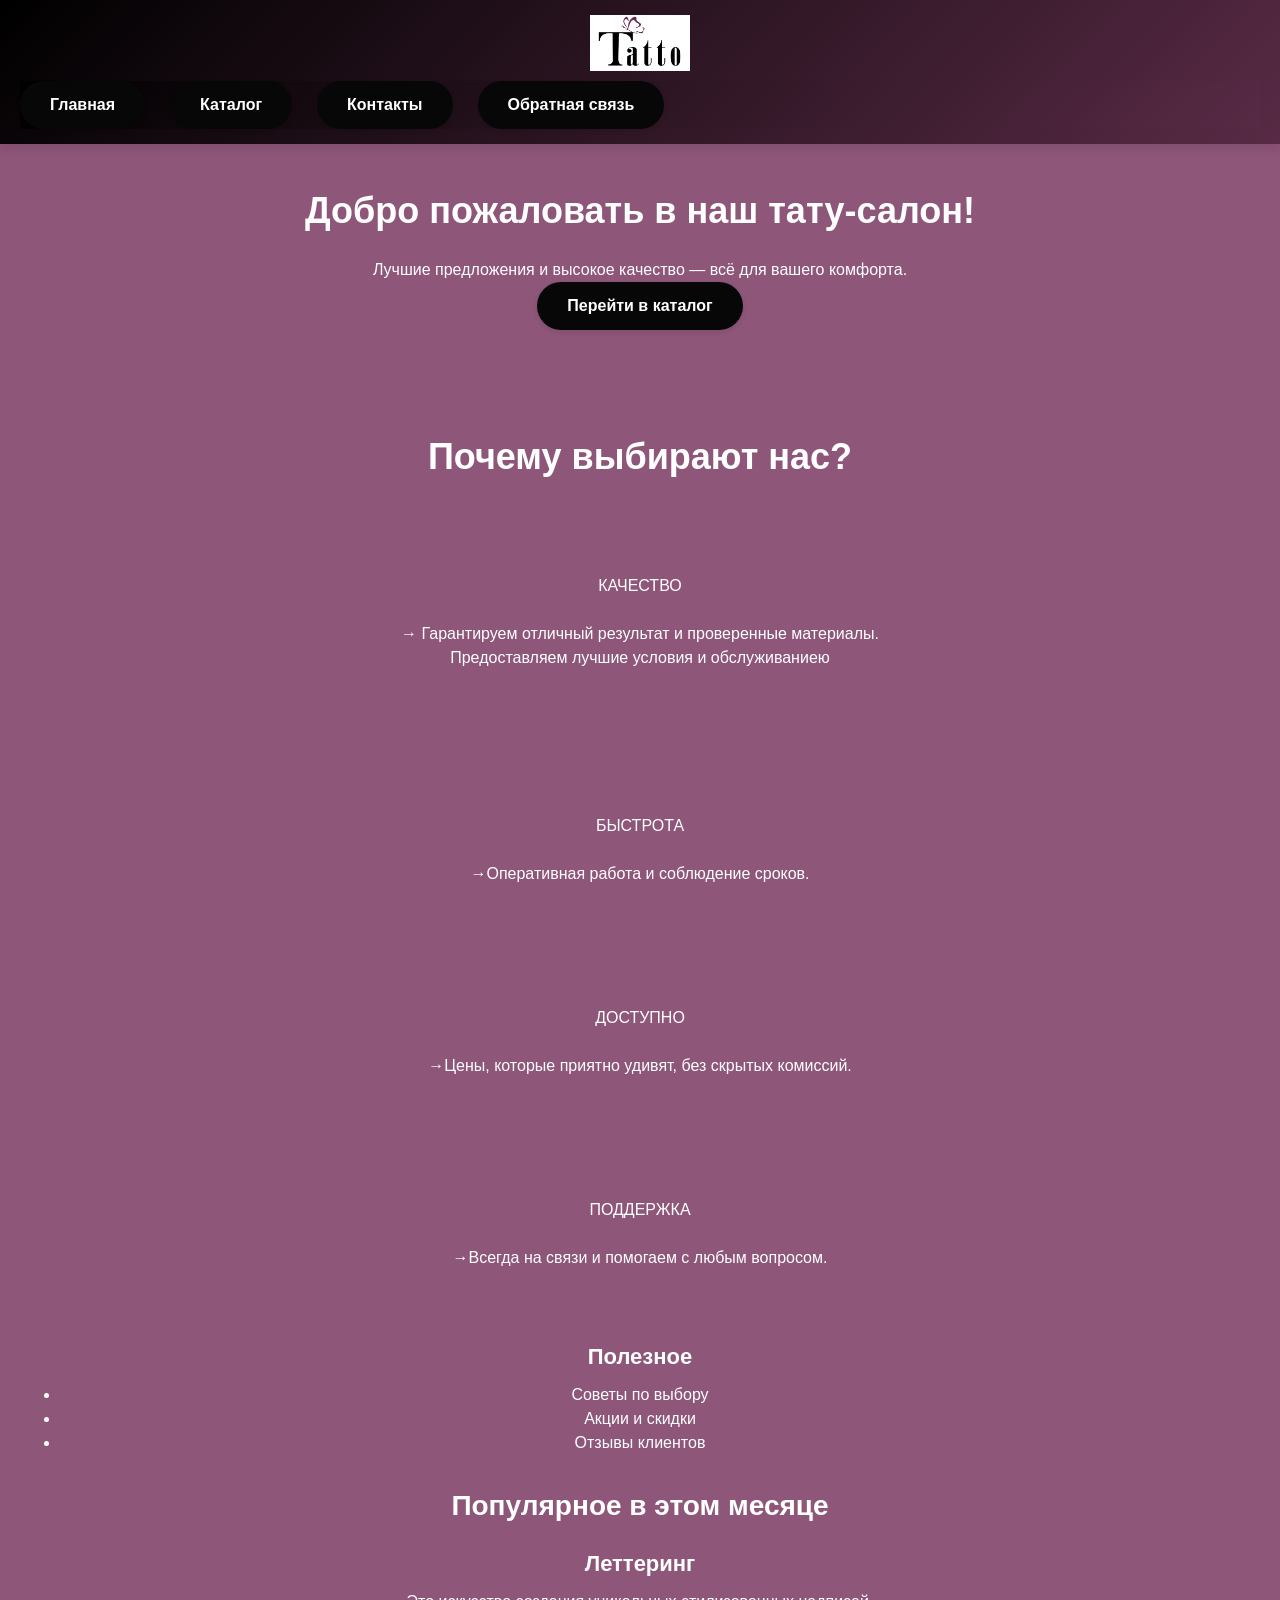
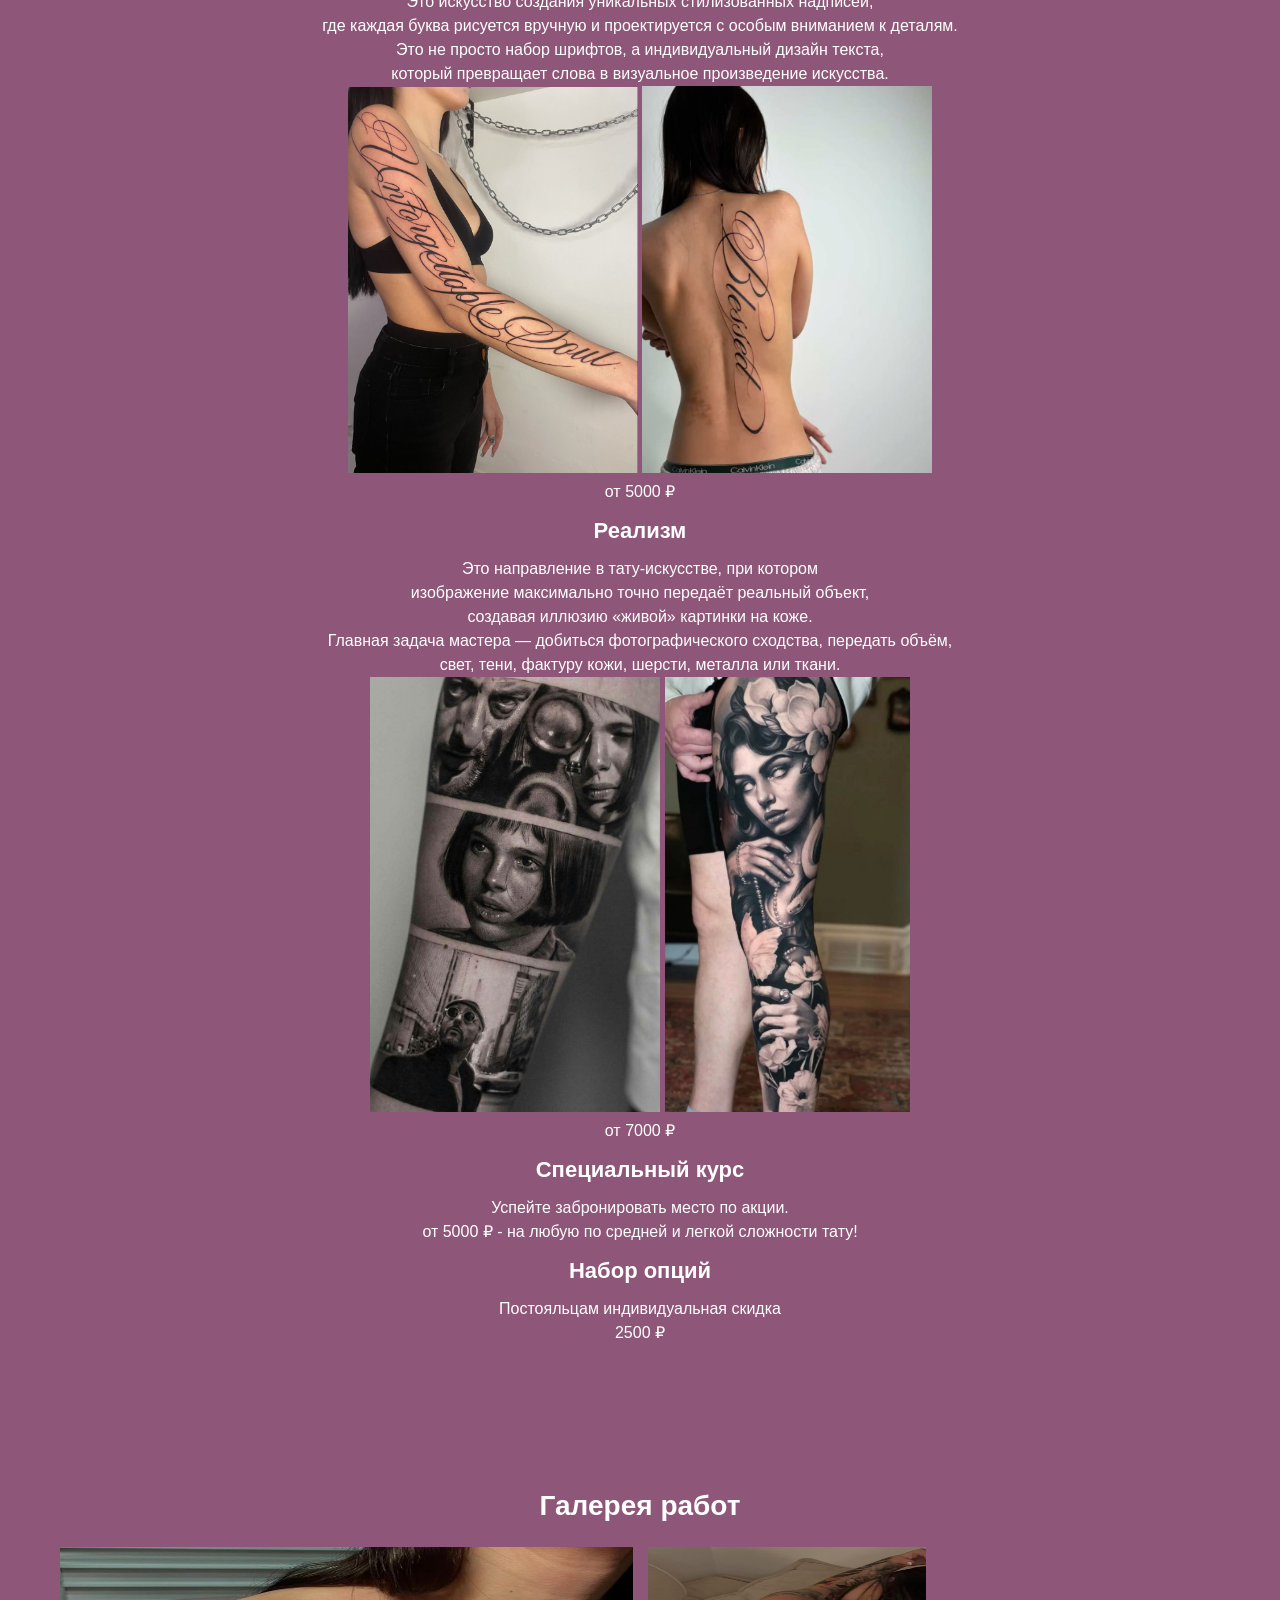
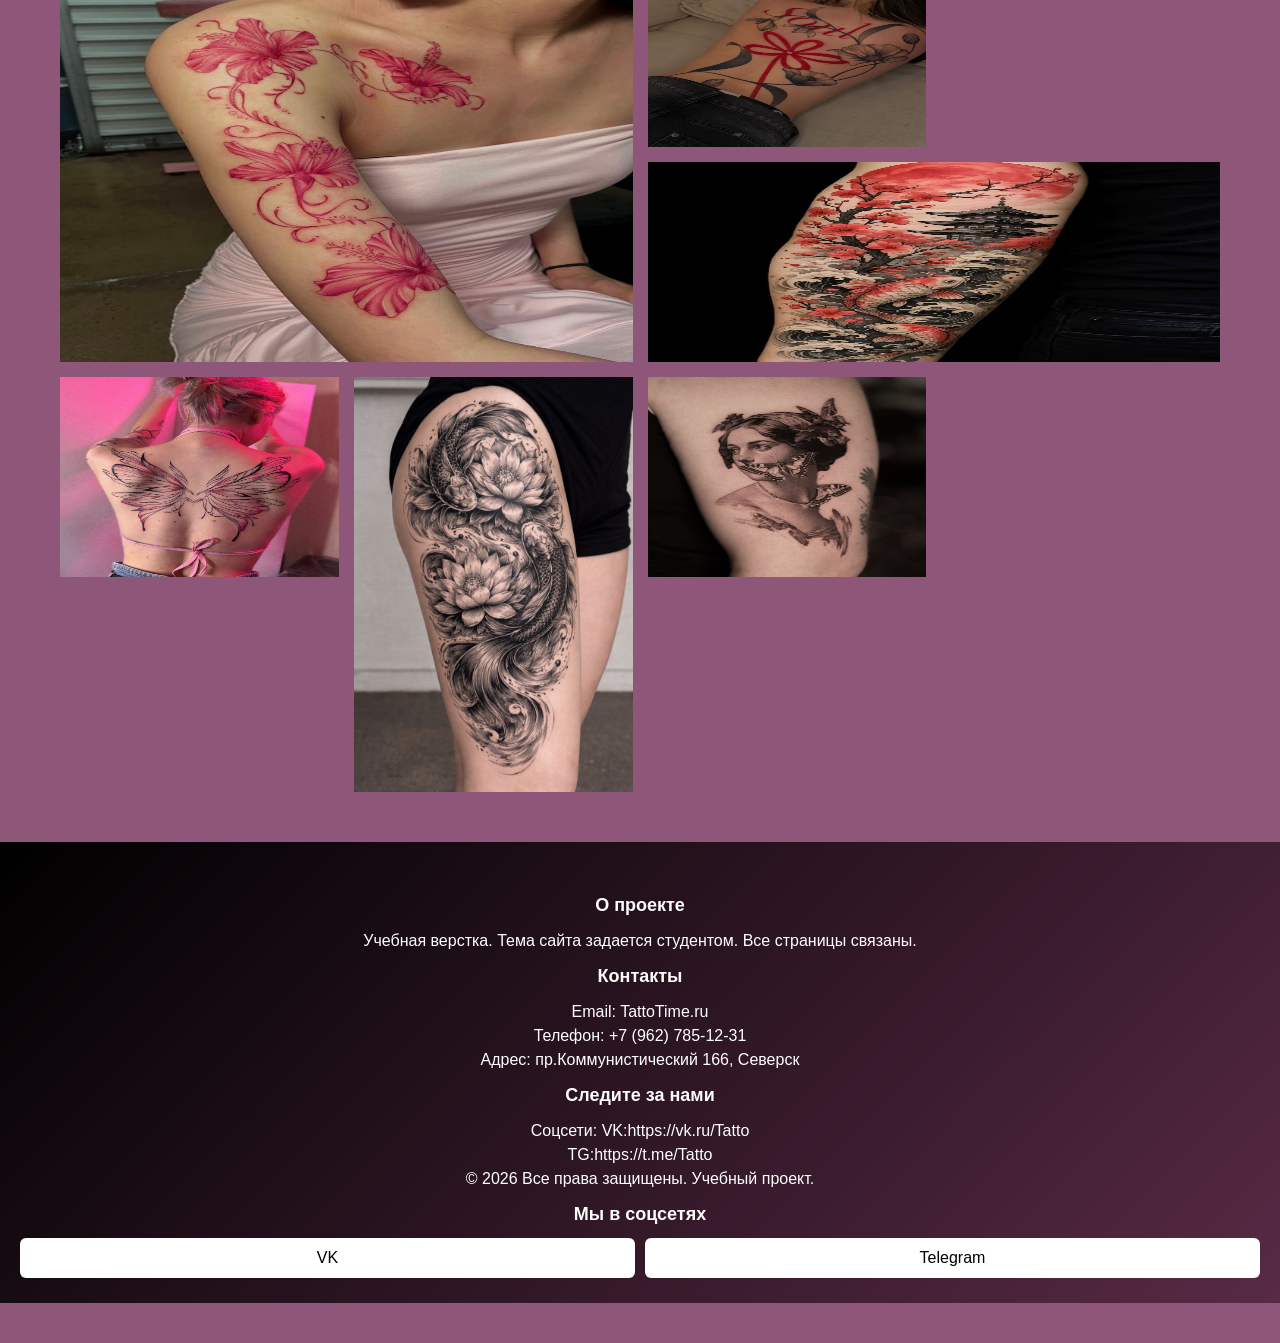
==== commit ea5ea472: "ПР-3-3: добавил продвинутый Grid, именованные области, вложенные сетки" ====
--- a/index.html
+++ b/index.html
@@ -76,6 +76,15 @@
         </section>
 
         <section>
+            
+                <h3>Полезное</h3>
+                <ul>
+                    <li>Советы по выбору</li>
+                    <li>Акции и скидки</li>
+                    <li>Отзывы клиентов</li>
+                </ul>
+            
+
             <div>
                 <h2>Популярное в этом месяце</h2>
                 <div>
@@ -125,7 +134,26 @@
                 </div>
             </div>
         </section>
+        
+
     </main>
+
+    
+
+<section class="gallery">
+    <div class="container">
+        <h2 class="section-title">Галерея работ</h2>
+        <div class="gallery-grid">
+            <div class="gallery-item gallery-item-1" > <img src="img/111.jpg"  height="100%" width="200%" alt=""></div>
+            <div class="gallery-item gallery-item-2"> <img src="img/11.jpg"   height="100%" width="150%" alt=""> </div>
+            <div class="gallery-item gallery-item-3"> <img src="img/4.jpg"  height="100%" width="150%" alt=""></div>
+            <div class="gallery-item gallery-item-4"> <img src="img/13.jpg"  height="100%" width="200%" alt=""> </div>
+            <div class="gallery-item gallery-item-5"> <img src="img/14.jpg"   height="100%" width="200%" alt=""> </div>
+            <div class="gallery-item gallery-item-6"> <img src="img/15.jpg"  height="100%" width="200%" alt=""> </div>
+        </div>
+    </div>
+</section>
+
 
     <footer>
         <div>
@@ -149,6 +177,15 @@
         <div>
             <p>&copy; 2026 Все права защищены. Учебный проект.</p>
         </div>
+
+        <div class="footer-social">
+    <h4>Мы в соцсетях</h4>
+    <div class="social-grid">
+        <a href="#">VK</a>
+        <a href="#">Telegram</a>
+    </div>
+</div>
+
     </footer>
 </body>
 </html>
--- a/style.css
+++ b/style.css
@@ -14,6 +14,37 @@
 
 }
 
+.body h1, .hero p {
+    color: rgb(0, 0, 0);
+}
+
+.body .btn {
+    background-color: #ffffff;
+}
+
+.body .btn:hover {
+    background-color: #ffffff;
+}
+
+/* Основной макет главной страницы через grid-areas */
+.page-layout {
+    display: grid;
+    grid-template-areas:
+        "hero hero"
+        "features features"
+        "popular sidebar"
+        "gallery gallery";
+    grid-template-columns: 2fr 1fr;
+    gap: 40px;
+}
+
+.features-section { grid-area: features; }
+.popular-section { grid-area: popular; }
+.sidebar-section { grid-area: sidebar; }
+.gallery-section { grid-area: gallery; }
+
+
+
 .main{
 padding: 30px;
 
@@ -75,8 +106,8 @@
     position: sticky;
     top: 0;
     z-index: 100;
-
     background: linear-gradient(135deg, #000000 0%, #582a45 100%);
+     box-shadow: 0 4px 10px rgba(0, 0, 0, 0.1);  /* тень под шапкой */
     
 }
 
@@ -90,7 +121,6 @@
 
 
 header a {
-    color: white;
     text-decoration: none;         /* убираем подчёркивание у ссылок */
     font-weight: bold;
 }
@@ -129,217 +159,30 @@
 
 nav ul li a:hover {
     text-decoration: underline; 
+    color: #ffffff;
     background: linear-gradient(135deg, #000000 0%, #582a45 100%);   /* подчёркивание при наведении */
 }
+
+/* Первый пункт меню */
+nav ul li:first-child a {
+    font-weight: bold;
+}
+
+/* Последний пункт меню */
+nav ul li:last-child a {
+    color: #ffffff;
+}
+
+/* Для каждого второго пункта (чётного) */
+nav ul li:nth-child(even) a:hover {
+    color: #ffffff;
+}
+
+
 
 /* Кнопка */
 .btn, button, .button {
-    display: inline-block;
-    background-color: #ffffff;     /* голубой фон */
-    color: white;
-    padding: 10px 25px;
-    border-radius: 5px;            /* закруглённые углы */
-    text-decoration: none;
-    font-weight: bold;
-    transition: 0.3s;              /* плавность при наведении */
-}
-
-
-.btn:hover, button:hover, .button:hover {
-    background-color: #000000;     /* более тёмный при наведении */
-    cursor: pointer;
-}
-
-/* Карточки товаров/услуг */
-.product-card {
-    background-color: #f9f9f9;
-    border: 1px solid #dddddd;
-    border-radius: 8px;
-    padding: 15px;
-    margin-bottom: 20px;
-    text-align: center;
-    
-}
-
-
-.card-img {
-    background-color: #000000;
-    height: 150px;
-    border-radius: 5px;
-    margin-bottom: 10px;
-}
-
-.price {
-    font-size: 20px;
-    font-weight: bold;
-    color: #e67e22;               /* оранжевый цвет цены */
-    margin: 10px 0;
-}
-
-.cards{
-   
-    display:grid;
-    grid-template-columns:repeat(3,1fr);
-    gap:25px;
-    margin-top:30px;}
-    
-
-.card{
-
-    background:#aa6e94f1;
-    padding:20px;
-    border-radius:18px;
-    text-align:center;
-    background: linear-gradient(135deg, #aa6e94f1 0%, #582a45 100%);
-    
-}
-
-.card img{
-     height: 200px;
-    width: 100%;
-    object-fit:cover;
-    border-radius:12px;
-}
-
-.card h3{
-    margin:15px 0;
-    background: linear-gradient(135deg, #aa6e94f1 0%, #582a45 100%);
-border-radius: 5px;            /* закруглённые углы */
-    text-decoration: none;
-    font-weight: bold;}
-
-
-/* Подвал */
-footer {
-    background-color: #000000;
-    color: #000000;
-    padding: 30px 20px 20px;
-    margin-top: 40px;
-    
-}
-
-footer a {
-    color: #000000;
-    text-decoration: none;
-}
-
-footer a:hover {
-    text-decoration: underline;
-}
-
-.copyright {
-    text-align: center;
-    margin-top: 20px;
-    font-size: 14px;
-}
-
-/* Контакты */
-.contacts-info {
-    background-color: #131212;
-    padding: 20px;
-    border-radius: 10px;
-    margin-bottom: 30px;
-}
-
-.contacts-info div {
-    margin-bottom: 15px;
-}
-
-.map iframe {
-    width: 100%;
-    border: 1px solid #dddddd;
-    border-radius: 8px;
-}
-
-/* Форма обратной связи */
-form {
-    background-color: #aa6e94f1;
-    padding: 20px;
-    border-radius: 5px;
-    max-width: 500px;
-    margin: 0 auto;
-    background: linear-gradient(135deg, #aa6e94f1 0%, #582a45 100%);
-}
-
-form div {
-    margin-bottom: 15px;
-    margin: 10px;
-    
-}
-
-label {
-    display: block;
-    font-weight: bold;
-    margin-bottom: 5px;
-}
-
-input, textarea, select {
-    width: 100%;
-    padding: 10px;
-    border: 1px solid #000000;
-    border-radius: 5px;
-    font-size: 16px;
-    box-sizing: border-box;
-}
-
-input:focus, textarea:focus, select:focus {
-    outline: none;
-    border-color: #0d0d0e;
-}
-
-
-
-
-
-
-
-
-
-
-/* Универсальное правило — все элементы учитывают padding и border в ширине */
-* {
-    margin: 0;
-    padding: 0;
-    box-sizing: border-box;
-}
-
-.container {
-    max-width: 1200px;
-    margin: 0 auto;   /* центрирование блока */
-    padding: 0 20px;  /* внутренние отступы по бокам */
-}
-
-.product-card {
-    background-color: #ffffff;
-    border: 1px solid #e0e0e0;
-    border-radius: 12px;
-    padding: 20px;
-    margin-bottom: 25px;
-    text-align: center;
-    transition: box-shadow 0.3s;
-}
-
-.product-card:hover {
-    box-shadow: 0 5px 15px rgba(0, 0, 0, 0.1);  /* тень при наведении */
-}
-
-.feature-card {
-    background-color: #f0f4f8;
-    padding: 25px 20px;
-    border-radius: 12px;
-    text-align: center;
-    margin-bottom: 20px;
-    box-shadow: 0 2px 8px rgba(255, 255, 255, 0.05);
-    transition: transform 0.2s, box-shadow 0.2s;
-}
-
-.feature-card:hover {
-    transform: translateY(-3px);
-    box-shadow: 0 6px 16px rgba(0, 0, 0, 0.1);
-}
-
-.btn, button, .button {
-    display: inline-block;
+   display: inline-block;
     background-color: #070707;
     color: white;
     padding: 12px 30px;        /* увеличили отступы */
@@ -352,10 +195,342 @@
     box-shadow: 0 2px 5px rgba(0, 0, 0, 0.1);
 }
 
+
 .btn:hover, button:hover, .button:hover {
-    background-color: #2980b9;
+    background-color: #53214b;
     box-shadow: 0 4px 10px rgba(0, 0, 0, 0.15);
 }
+
+.btn:active, button:active, .button:active {
+    transform: scale(0.97);   /* эффект нажатия */
+}
+
+
+/* Карточки товаров/услуг */
+.product-card {
+    background-color: #f9f9f9;
+    border: 1px solid #dddddd;
+    border-radius: 8px;
+    padding: 15px;
+    margin-bottom: 20px;
+    text-align: center;
+    transition: transform 0.2s, box-shadow 0.2s;
+    
+}
+
+.product-card:hover {
+    transform: translateY(-5px);
+}
+
+
+.card-img {
+    background-color: #000000;
+    height: 150px;
+    border-radius: 5px;
+    margin-bottom: 10px;
+    transition: transform 0.3s;
+    overflow: hidden;
+}
+
+.cards-grid {
+    display: grid;
+    grid-template-columns: repeat(auto-fit, minmax(280px, 1fr));
+    gap: 30px;
+}
+
+
+.product-card:hover .card-img {
+    transform: scale(1.02);
+}
+
+
+.price {
+    font-size: 20px;
+    font-weight: bold;
+    color: #e67e22;               /* оранжевый цвет цены */
+    margin: 10px 0;
+}
+
+.cards{
+   
+     display: grid;
+    grid-template-columns: repeat(auto-fill, minmax(280px, 1fr));
+    gap: 30px;
+}
+
+    
+
+.card{
+
+    background:#aa6e94f1;
+    padding:20px;
+    border-radius:18px;
+    text-align:center;
+    background: linear-gradient(135deg, #aa6e94f1 0%, #582a45 100%);
+    
+}
+
+.card img{
+     height: 200px;
+    width: 100%;
+    object-fit:cover;
+    border-radius:12px;
+
+}
+
+.card h3{
+    margin:15px 0;
+    background: linear-gradient(135deg, #aa6e94f1 0%, #582a45 100%);
+border-radius: 5px;            /* закруглённые углы */
+    text-decoration: none;
+    font-weight: bold;}
+
+    .popular-grid {
+    display: grid;
+    grid-template-columns: repeat(auto-fill, minmax(260px, 1fr));
+    gap: 25px;
+}
+
+
+    .product-card {
+        display: flex;
+        flex-direction: column;
+        height: 100%;
+         display: flex;
+    flex-direction: column;
+    background-color: #ffffff;
+    border: 1px solid #e0e0e0;
+    border-radius: 12px;
+    overflow: hidden;
+    transition: box-shadow 0.2s;
+    }
+
+
+    
+    /* Чтобы кнопка была внизу */
+.product-card .card-content {
+    flex: 1;
+    display: flex;
+    flex-direction: column;
+    padding: 15px;
+}
+
+    
+   .product-card .price {
+    margin-top: auto;
+}
+
+/* Сетка преимуществ на Flexbox */
+.features-grid {
+     display: grid;
+    grid-template-columns: repeat(auto-fit, minmax(220px, 1fr));
+    gap: 30px;
+
+}
+
+
+
+.feature-card {
+    flex: 1;
+    min-width: 200px;
+    max-width: 280px;
+    background-color: #f0f4f8;
+    padding: 25px 20px;
+    border-radius: 12px;
+    text-align: center;
+    transition: box-shadow 0.2s;
+    text-align: center;
+    margin-bottom: 20px;
+    box-shadow: 0 2px 8px rgba(255, 255, 255, 0.05);
+    transition: transform 0.2s, box-shadow 0.2s;
+
+}
+
+.feature-card:hover {
+    transform: translateY(-3px);
+    box-shadow: 0 6px 16px rgba(0, 0, 0, 0.1);
+}
+
+
+
+
+/* Подвал */
+footer {
+    background-color: #ffffff;
+    color: #ffffff;
+    padding: 40px 20px 25px;
+    margin-top: 50px;
+
+    
+}
+
+footer a {
+    transition: color 0.2s;
+}
+
+footer a:hover {
+    color: #eb8ac3;
+    text-decoration: underline;
+}
+
+footer a:active {
+    color: #eb8ac3;
+}
+
+
+footer .container {
+    display: flex;
+    justify-content: space-between;
+    flex-wrap: wrap;
+    gap: 30px;
+}
+
+.footer-col {
+    margin-bottom: 20px;
+}
+
+.footer-col h4 {
+    color: white;
+    margin-bottom: 15px;
+    font-size: 18px;
+}
+
+.footer-col p, .footer-col a {
+    color: #bdc3c7;
+    text-decoration: none;
+    line-height: 1.8;
+}
+
+.footer-col a:hover {
+    color: #ffffff;
+}
+
+.copyright {
+    text-align: center;
+    padding-top: 30px;
+    margin-top: 20px;
+    border-top: 1px solid #3d566e;
+    font-size: 14px;
+    color: #95a5a6;
+}
+
+
+
+.social-grid {
+    display: grid;
+    grid-template-columns: repeat(2, 1fr);
+    gap: 10px;
+    margin-top: 10px;
+}
+
+.social-grid a {
+    background-color: #ffffff;
+    padding: 8px 12px;
+    text-align: center;
+    border-radius: 6px;
+    transition: background-color 0.2s;
+}
+
+.social-grid a:hover {
+    background-color: #aa6e94f1;
+    color: #000000;
+}
+
+
+
+
+footer a {
+    color: #000000;
+    text-decoration: none;
+}
+
+footer a:hover {
+    text-decoration: underline;
+}
+
+.copyright {
+    text-align: center;
+    margin-top: 20px;
+    font-size: 14px;
+}
+
+/* Контакты */
+.contacts-info {
+    background-color: #ffffff;
+    padding: 25px;
+    border-radius: 12px;
+    margin-bottom: 30px;
+    box-shadow: 0 4px 12px rgba(0, 0, 0, 0.08);
+    border: 1px solid #eeeeee;
+
+}
+
+.contacts-info div {
+    margin-bottom: 15px;
+    flex: 1;
+    min-width: 150px;
+
+}
+
+.map iframe {
+    width: 100%;
+    border: 1px solid #dddddd;
+    border-radius: 8px;
+}
+
+/* Форма обратной связи */
+form {
+   background-color: #aa6e94f1;
+    padding: 30px;
+    border-radius: 16px;
+    max-width: 600px;
+    margin: 0 auto;
+    box-shadow: 0 8px 20px rgba(0, 0, 0, 0.1);
+    border: 1px solid #000000;
+    background: linear-gradient(135deg, #aa6e94f1 0%, #582a45 100%);
+}
+
+form div {
+     margin-bottom: 20px;
+    
+}
+
+label {
+    display: block;
+    font-weight: 600;
+    margin-bottom: 8px;
+}
+
+input, textarea, select {
+    width: 100%;
+    padding: 10px;
+    border: 1px solid #000000;
+    border-radius: 5px;
+    font-size: 16px;
+    box-sizing: border-box;
+}
+
+input:focus, textarea:focus, select:focus {
+    outline: none;
+    border-color: #ffffff;
+    box-shadow: 0 0 0 3px rgba(0, 0, 0, 0.2);
+    background-color: #fffef7;
+}
+
+
+/* Универсальное правило — все элементы учитывают padding и border в ширине */
+* {
+    margin: 0;
+    padding: 0;
+    box-sizing: border-box;
+}
+
+.container {
+    max-width: 1200px;
+    margin: 0 auto;   /* центрирование блока */
+    padding: 0 20px;  /* внутренние отступы по бокам */
+}
+
 
 input, textarea, select {
     width: 100%;
@@ -366,161 +541,10 @@
     transition: border-color 0.3s, box-shadow 0.3s;
 }
 
-input:focus, textarea:focus, select:focus {
-    outline: none;
-    border-color: #3498db;
-    box-shadow: 0 0 0 3px rgba(52, 152, 219, 0.2);  /* свечение вокруг поля */
-}
-
-header {
-    background-color: #050505;
-    padding: 15px 20px;
-    box-shadow: 0 4px 10px rgba(0, 0, 0, 0.1);  /* тень под шапкой */
-    position: sticky;
-    top: 0;
-}
-
-footer {
-    background-color: #000000;
-    color: #ecf0f1;
-    padding: 40px 20px 25px;
-    margin-top: 50px;
-}
-
-.footer-col {
-    margin-bottom: 20px;
-}
-
-.footer-col h4 {
-    margin-bottom: 15px;
-    font-size: 18px;
-}
-
 section {
     margin-top: 40px;
     margin-bottom: 40px;
-}
-
-.hero {
-    background: linear-gradient(135deg, #f3f4f6 0%, #e5e7eb 100%);
-    padding: 60px 0;
-    margin-top: 0;
-}
-
-.contacts-info {
-    background-color: #ffffff;
-    padding: 25px;
-    border-radius: 12px;
-    margin-bottom: 30px;
-    box-shadow: 0 4px 12px rgba(0, 0, 0, 0.08);
-    border: 1px solid #eeeeee;
-}
-
-form {
-background-color: #aa6e94f1;
-    padding: 30px;
-    border-radius: 16px;
-    max-width: 600px;
-    margin: 0 auto;
-    box-shadow: 0 8px 20px rgba(0, 0, 0, 0.1);
-    border: 1px solid #000000;
-}
-
-form div {
-    margin-bottom: 20px;
-}
-
-label {
-    display: block;
-    font-weight: 600;
-    margin-bottom: 8px;
-}
-
-
-
-
-
-
-
-.body {
-    background: linear-gradient(135deg, rgb(104, 83, 83) 0%, rgba(0, 0, 0, 0.973) 100%), url('https://via.placeholder.com/1920x600?text=Hero+Background');
-    background-size: cover;
-    background-position: center;
-    padding: 80px 0;
-    text-align: center;
-    color: rgb(0, 0, 0);
-}
-
-.body h1, .hero p {
-    color: rgb(0, 0, 0);
-}
-
-.body .btn {
-    background-color: #ffffff;
-}
-
-.body .btn:hover {
-    background-color: #ffffff;
-}
-
-.product-card:hover {
-    background: linear-gradient(to bottom, #0e0d0d, #fafafa);
-    box-shadow: 0 10px 25px rgb(255, 255, 255);
-}
-
-/* Первый пункт меню */
-nav ul li:first-child a {
-    font-weight: bold;
-}
-
-/* Последний пункт меню */
-nav ul li:last-child a {
-    color: #ffffff;
-}
-
-/* Для каждого второго пункта (чётного) */
-nav ul li:nth-child(even) a:hover {
-    color: #ffffff;
-}
-
-
-.btn, button, .button {
-    transition: all 0.25s ease;
-}
-
-.btn:active, button:active, .button:active {
-    transform: scale(0.97);   /* эффект нажатия */
-}
-
-.product-card {
-    transition: transform 0.2s, box-shadow 0.2s;
-}
-
-.product-card:hover {
-    transform: translateY(-5px);
-}
-
-.card-img {
-    transition: transform 0.3s;
-    overflow: hidden;
-}
-
-.product-card:hover .card-img {
-    transform: scale(1.02);
-}
-
-
-footer a {
-    transition: color 0.2s;
-}
-
-footer a:hover {
-    color: #eb8ac3;
-    text-decoration: underline;
-}
-
-footer a:active {
-    color: #eb8ac3;
+    transition: opacity 0.5s;
 }
 
 input:focus, textarea:focus, select:focus {
@@ -543,9 +567,6 @@
     background: linear-gradient(135deg, #000000 0%, #582a45 100%);
 }
 
-section {
-    transition: opacity 0.5s;
-}
 
 section:hover {
     opacity: 0.98;
@@ -559,3 +580,111 @@
 
 
 
+
+
+
+
+
+
+/* Галерея — сложная сетка с разными размерами */
+.gallery-grid {
+    display: grid;
+    grid-template-columns: repeat(4, 1fr);
+    grid-auto-rows: 200px;
+    gap: 15px;
+}
+
+.gallery-item {
+    
+    display: flex;
+    align-items: center;
+    justify-content: center;
+    border-radius: 8px;
+    font-size: 18px;
+    font-weight: bold;
+}
+
+/* Растягиваем некоторые элементы на несколько колонок/строк */
+.gallery-item-1 {
+    grid-column: span 2;
+    grid-row: span 2;
+    
+}
+
+.gallery-item-3 {
+    grid-column: span 2;
+    
+}
+
+.gallery-item-5 {
+    grid-row: span 2;
+   
+}
+
+
+.page-layout {
+    display: grid;
+    grid-template-areas:
+        "body body"
+        "features features"
+        "gallery gallery";
+    grid-template-columns: 2fr 1fr;
+    gap: 40px;
+}
+
+.body-section { grid-area: hero; }
+.features-section { grid-area: features; }
+.gallery-section { grid-area: gallery; }
+
+@media (max-width: 768px) {
+    .page-layout {
+        grid-template-areas:
+            "hero"
+            "features"
+            "popular"
+            "sidebar"
+            "gallery";
+        grid-template-columns: 1fr;
+    }
+}
+
+
+.social-links {
+    display: grid;
+    grid-template-columns: repeat(4, 1fr);
+    gap: 15px;
+    margin-top: 15px;
+}
+
+.social-icon {
+    background-color: #3d566e;
+    padding: 10px;
+    text-align: center;
+    border-radius: 50%;
+    transition: all 0.2s;
+}
+
+
+.pinterest-grid {
+    display: grid;
+    grid-template-columns: repeat(auto-fill, minmax(200px, 1fr));
+    grid-auto-rows: 10px;
+    gap: 15px;
+}
+
+.pinterest-item {
+    background-color: #3498db;
+    border-radius: 0px;
+    padding: 0px;
+    color: white;
+    grid-row-end: span 20;
+}
+
+.cards-grid {
+    display: grid;
+    grid-template-columns: repeat(auto-fit, minmax(280px, 1fr));
+    gap: 30px;
+}
+
+
+
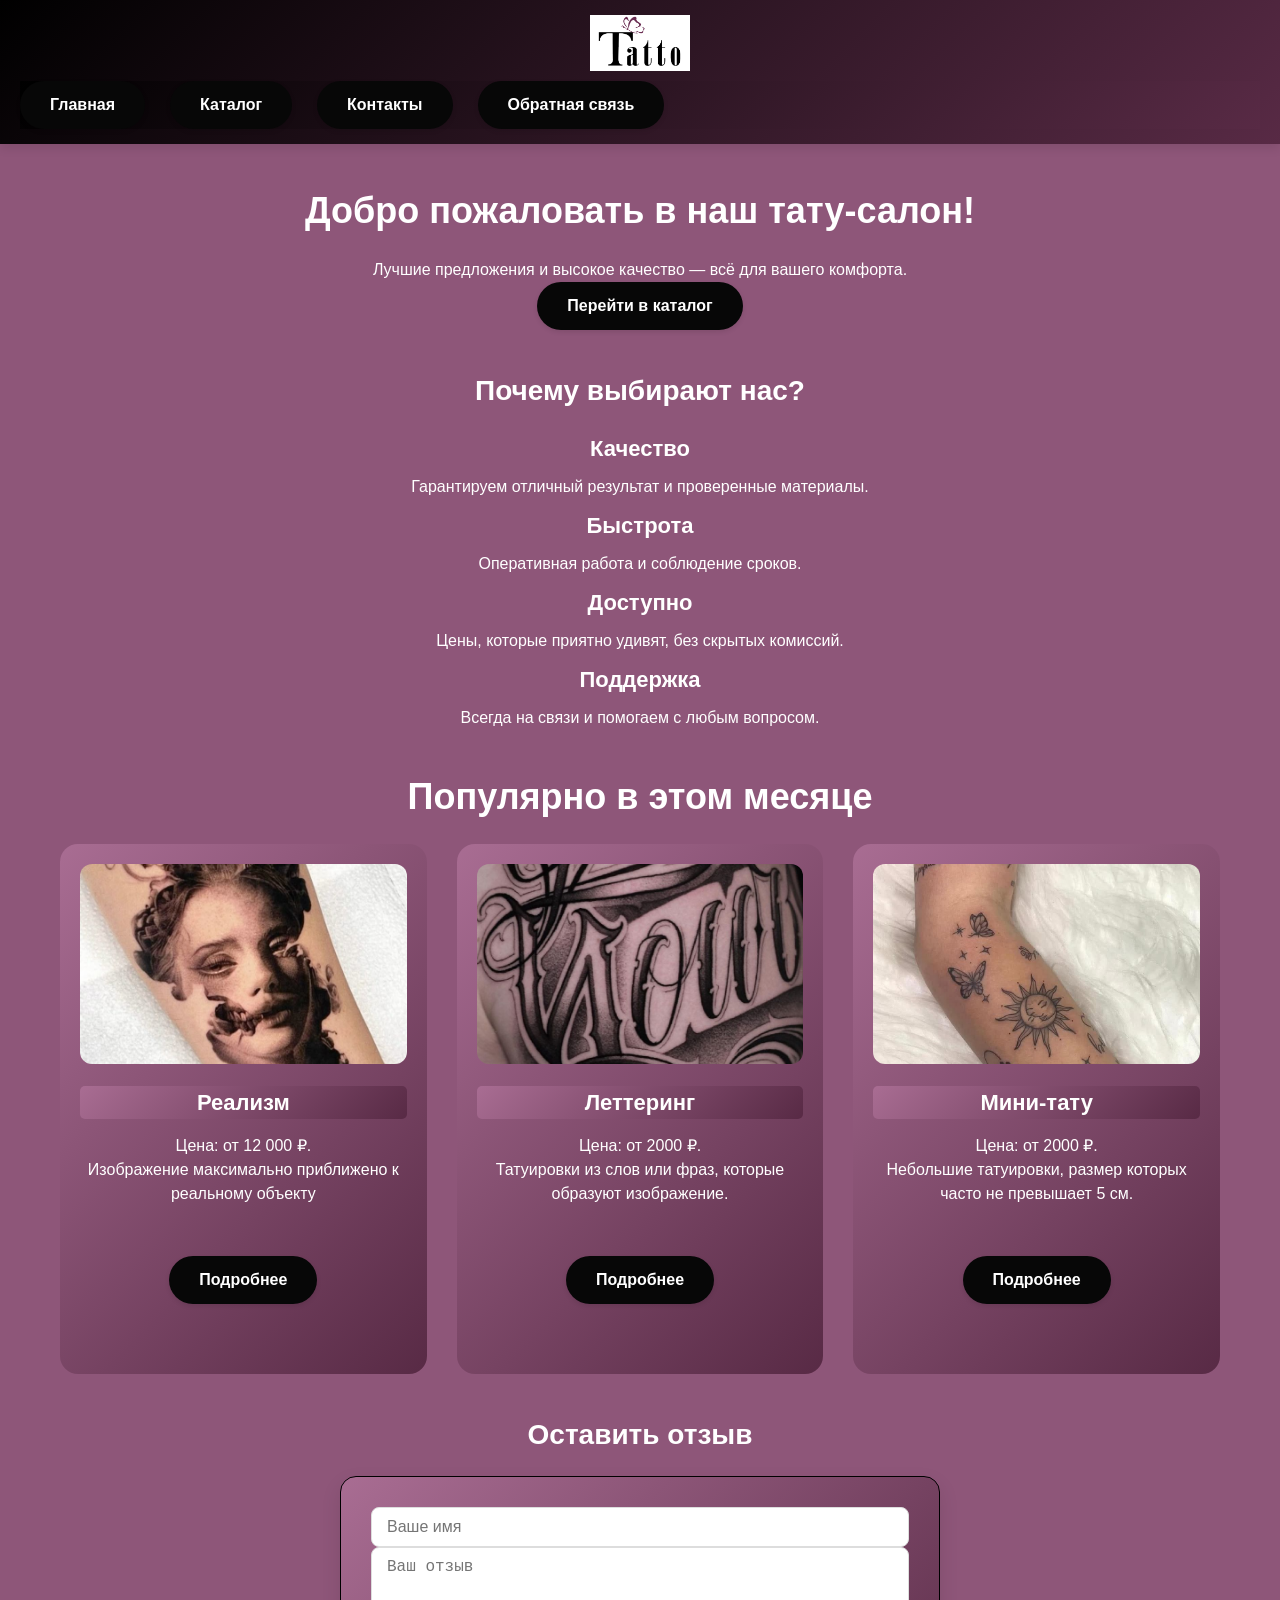
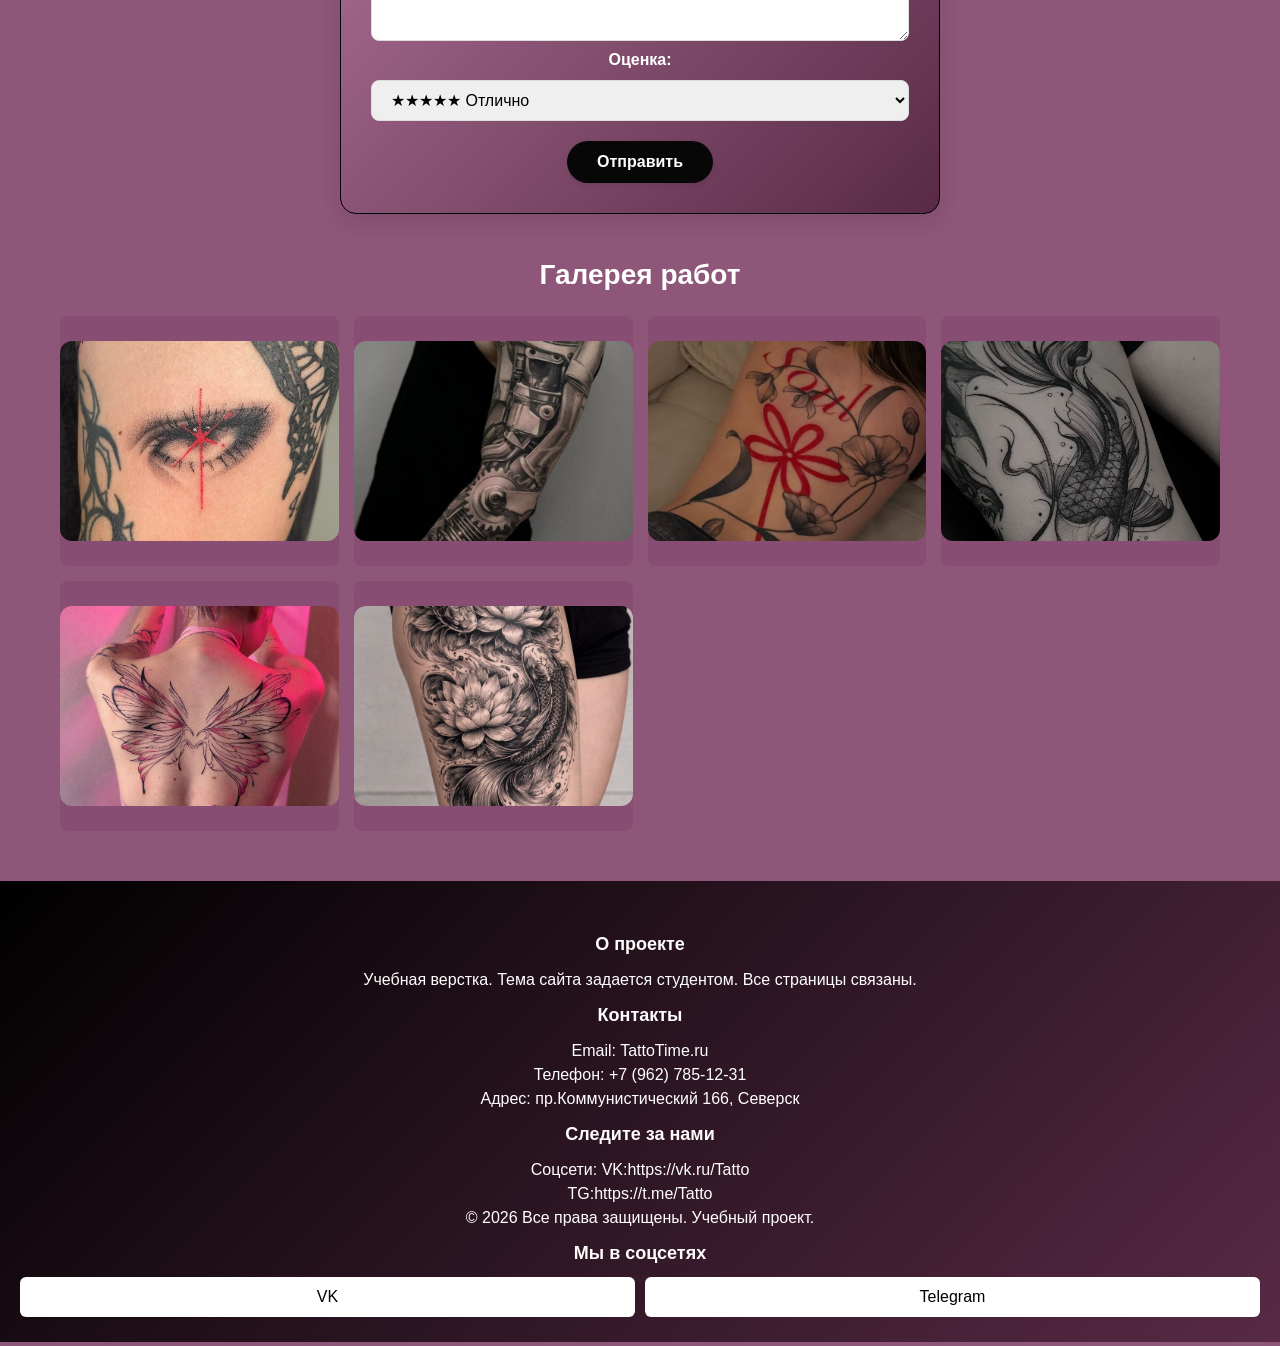
==== commit f689b226: "ПР-7: добавил адаптивную вёрстку (медиа-запросы, Flexbox, Grid, меню, форма)" ====
--- a/index.html
+++ b/index.html
@@ -32,107 +32,68 @@
             </div>
         </section>
 
-        <section>
-
-
-<main class="main">
-    <div class="df1"><h1>Почему выбирают нас?</h1>
-
-<section class="s1"> 
-    <div class="df1"><h1></h1>
-<p> КАЧЕСТВО <br>
-    <br>
-→ Гарантируем отличный результат и проверенные материалы.<br>
-Предоставляем лучшие условия и обслуживаниею<br><br>
-
-</p>
-</div>
-<section class="s1"> 
-    <div class="df1"><h1></h1>
-<p> БЫСТРОТА <br>
-    <br>
-→Оперативная работа и соблюдение сроков.<br>
-
-</p>
-</div>
-<section class="s1"> 
-    <div class="df1"><h1></h1>
-<p> ДОСТУПНО<br>
-    <br>
-→Цены, которые приятно удивят, без скрытых комиссий.<br>
-
-</p>
-</div>
-
-<section class="s1"> 
-    <div class="df1"><h1></h1>
-<p> ПОДДЕРЖКА<br>
-    <br>
-→Всегда на связи и помогаем с любым вопросом.<br>
-
-</p>
-</div>
+            <section>
+                <div>
+                    <h2>Почему выбирают нас?</h2>
+                    <div>
+                        <div>
+                            <div></div>
+                            <h3>Качество</h3>
+                            <p>Гарантируем отличный результат и проверенные материалы.</p>
+                        </div>
+                        <div>
+                            <div></div>
+                            <h3>Быстрота</h3>
+                            <p>Оперативная работа и соблюдение сроков.</p>
+                        </div>
+                        <div>
+                            <div></div>
+                            <h3>Доступно</h3>
+                            <p>Цены, которые приятно удивят, без скрытых комиссий.</p>
+                        </div>
+                        <div>
+                            <div></div>
+                            <h3>Поддержка</h3>
+                            <p>Всегда на связи и помогаем с любым вопросом.</p>
+                        </div>
+                    </div>
+                </div>
+            </section>
+    
 
         </section>
 
-        <section>
-            
-                <h3>Полезное</h3>
-                <ul>
-                    <li>Советы по выбору</li>
-                    <li>Акции и скидки</li>
-                    <li>Отзывы клиентов</li>
-                </ul>
+        <section class="section container">
+            <h1> Популярно в этом месяце</h1>
+            <div class="cards">
+            <div class="card"><img src="img/загрузка.jpg"><h3>Реализм </h3><p> Цена: от 12 000 ₽.</p>Изображение максимально приближено к реальному объекту<p></p><a href="areenda.html" class="btn btn-outline-dark" style="margin: 50px;">Подробнее</a></div>
+            <div class="card"><img src="img/5.jpg"><h3>Леттеринг</h3><p>Цена: от 2000 ₽.</p>Татуировки из слов или фраз, которые образуют изображение. <p></p><a href="areenda.html" class="btn btn-outline-dark" style="margin: 50px;">Подробнее</a></div>
+            <div class="card"><img src="img/7.jpg"><h3>Мини-тату</h3><p>Цена: от 2000 ₽.</p>Небольшие татуировки, размер которых часто не превышает 5 см.<p></p><a href="areenda.html" class="btn btn-outline-dark" style="margin: 50px;">Подробнее</a></div>
             
 
-            <div>
-                <h2>Популярное в этом месяце</h2>
-                <div>
-                    <div>
-                        <div></div>
-                        <div>
-                            <h3>Леттеринг</h3>
-                            <p>Это искусство создания уникальных стилизованных надписей,<br>
-                            где каждая буква рисуется вручную и проектируется с особым вниманием к деталям.<br>
-                             Это не просто набор шрифтов, а индивидуальный дизайн текста,<br>
-                              который превращает слова в визуальное произведение искусства.<br> </p>
-                              <img src="img/7cff915de893cd5a6fc23232e17f57c0.jpg" height="400%" width="290px" alt="">
-                            <img src="img/70de053e2566550b791f566bd288414b.jpg" height="400%" width="290px" alt="">
-                            <div>от 5000 ₽</div>
-                        </div>
-                    </div>
-                    <div>
-                        <div></div>
-                        <div>
-                            <h3>Реализм</h3>
-                            <p>Это направление в тату-искусстве, при котором<br> 
-                             изображение максимально точно передаёт реальный объект, <br> 
-                             создавая иллюзию «живой» картинки на коже. <br> 
-                             Главная задача мастера — добиться фотографического сходства, передать объём,<br> 
-                              свет, тени, фактуру кожи, шерсти, металла или ткани.<br>  </p>
-                            <img src="img/7c749acfdb780b24f24713dae8f29788.jpg" height="400%" width="290px" alt="">
-                            <img src="img/809ecd6988c53209cb9fa92d4d95beaf.jpg" height="300%" width="245px" alt="">
-                            <div>от 7000 ₽</div>
-                        </div>
-                    </div>
-                    <div>
-                        <div></div>
-                        <div>
-                            <h3>Специальный курс</h3>
-                            <p>Успейте забронировать место по акции.</p>
-                            <div>от 5000 ₽ - на любую по средней и легкой сложности тату!</div>
-                        </div>
-                    </div>
-                    <div>
-                        <div></div>
-                        <div>
-                            <h3>Набор опций</h3>
-                            <p>Постояльцам индивидуальная скидка</p>
-                            <div>2500 ₽</div>
-                        </div>
-                    </div>
+            
+        </section>
+
+        <!-- Форма для добавления отзыва -->
+        <section class="add-review">
+            <h2>Оставить отзыв</h2>
+            <form id="reviewForm">
+                <input type="text" id="name" placeholder="Ваше имя" required>
+                <textarea id="comment" placeholder="Ваш отзыв" rows="4" required></textarea>
+                <div class="rating">
+                    <label>Оценка: </label>
+                    <select id="rating" required>
+                        <option value="5">★★★★★ Отлично</option>
+                        <option value="4">★★★★ Хорошо</option>
+                        <option value="3">★★★ Нормально</option>
+                        <option value="2">★★ Плохо</option>
+                        <option value="1">★ Очень плохо</option>
+                    </select>
                 </div>
-            </div>
+                <button type="submit">Отправить</button>
+            </form>
+        </section>
+
         </section>
         
 
@@ -144,15 +105,16 @@
     <div class="container">
         <h2 class="section-title">Галерея работ</h2>
         <div class="gallery-grid">
-            <div class="gallery-item gallery-item-1" > <img src="img/111.jpg"  height="100%" width="200%" alt=""></div>
-            <div class="gallery-item gallery-item-2"> <img src="img/11.jpg"   height="100%" width="150%" alt=""> </div>
-            <div class="gallery-item gallery-item-3"> <img src="img/4.jpg"  height="100%" width="150%" alt=""></div>
-            <div class="gallery-item gallery-item-4"> <img src="img/13.jpg"  height="100%" width="200%" alt=""> </div>
-            <div class="gallery-item gallery-item-5"> <img src="img/14.jpg"   height="100%" width="200%" alt=""> </div>
-            <div class="gallery-item gallery-item-6"> <img src="img/15.jpg"  height="100%" width="200%" alt=""> </div>
+            <div class="gallery-item" > <img src="img/8.jpg" alt=""></div> 
+            <div class="gallery-item"> <img src="img/9.jpg" alt=""></div>
+            <div class="gallery-item"> <img src="img/11.jpg" alt=""></div>
+            <div class="gallery-item"><img src="img/12.jpg" alt=""></div>
+            <div class="gallery-item"><img src="img/13.jpg" alt=""></div>
+            <div class="gallery-item"><img src="img/14.jpg" alt=""></div>
         </div>
     </div>
 </section>
+
 
 
     <footer>
--- a/style.css
+++ b/style.css
@@ -48,19 +48,9 @@
 .main{
 padding: 30px;
 
-
-
-}
-
-.df1{
-    padding: 30px;
-   
-}
-.s1{
-align-items: start;
-justify-content: start;
- text-align: center;  
-}
+}
+
+
 
 
 
@@ -113,11 +103,19 @@
 
 header .container {
     display: flex;
-    justify-content: space-between;   /* Логотип слева, меню справа */
-    align-items: center;              /* Вертикальное выравнивание по центру */
-    flex-wrap: wrap;                 /* При сужении экрана меню уйдёт вниз */
-    gap: 15px;
-}
+    justify-content: space-between;
+    align-items: center;
+    flex-wrap: wrap;
+}
+
+@media (max-width: 768px) {
+    header .container {
+        flex-direction: column;
+        gap: 15px;
+    }
+}
+
+
 
 
 header a {
@@ -137,16 +135,35 @@
 }
 
 /* Список навигации */
+/* Меню — горизонтальное на десктопе */
 nav ul {
     display: flex;
+    gap: 25px;
     list-style: none;
-    gap: 25px;
     margin: 0;
     padding: 0;
-
     background: linear-gradient(135deg, #000000 0%, #582a45 100%);
-    
-}
+}
+
+/* На телефонах и планшетах — вертикальное */
+@media (max-width: 768px) {
+    nav ul {
+        flex-direction: column;
+        align-items: center;
+        gap: 10px;
+        width: 100%;
+    }
+    nav ul li {
+        width: 100%;
+        text-align: center;
+    }
+    nav ul li a {
+        display: block;
+        padding: 8px 0;
+        width: 100%;
+    }
+}
+
 
 nav ul li {
     color: white;
@@ -306,6 +323,25 @@
     }
 
 
+/* На планшетах и десктопах: изображение слева, текст справа */
+@media (min-width: 768px) {
+    .product-card {
+        flex-direction: row;
+        align-items: center;
+    }
+    .product-card .card-img {
+        flex: 0 0 200px; /* фиксированная ширина */
+        height: 200px;
+    }
+    .product-card .card-content {
+        flex: 1;
+        padding: 20px;
+    }
+}
+
+
+
+
     
     /* Чтобы кнопка была внизу */
 .product-card .card-content {
@@ -322,11 +358,23 @@
 
 /* Сетка преимуществ на Flexbox */
 .features-grid {
-     display: grid;
-    grid-template-columns: repeat(auto-fit, minmax(220px, 1fr));
-    gap: 30px;
-
-}
+    display: grid;
+    gap: 20px;
+    grid-template-columns: 1fr;
+}
+
+@media (min-width: 600px) {
+    .features-grid {
+        grid-template-columns: repeat(2, 1fr);
+    }
+}
+
+@media (min-width: 1024px) {
+    .features-grid {
+        grid-template-columns: repeat(4, 1fr);
+    }
+}
+
 
 
 
@@ -384,6 +432,18 @@
     flex-wrap: wrap;
     gap: 30px;
 }
+
+@media (max-width: 768px) {
+    footer .container {
+        flex-direction: column;
+        align-items: center;
+        text-align: center;
+    }
+    .footer-col {
+        width: 100%;
+    }
+}
+
 
 .footer-col {
     margin-bottom: 20px;
@@ -490,6 +550,43 @@
     background: linear-gradient(135deg, #aa6e94f1 0%, #582a45 100%);
 }
 
+/* Поля ввода занимают всю ширину */
+form input,
+form textarea,
+form select {
+    width: 100%;
+    padding: 10px 15px;
+    border: 1px solid #ddd;
+    border-radius: 8px;
+    font-size: 16px;
+}
+
+/* На телефонах убираем отступы, делаем форму на всю ширину */
+@media (max-width: 768px) {
+    form {
+        padding: 15px;
+        border-radius: 8px;
+    }
+    form input,
+    form textarea,
+    form select {
+        font-size: 16px; /* важно: 16px чтобы не было зума на iOS */
+        padding: 12px 15px;
+    }
+    label {
+        font-size: 14px;
+    }
+}
+
+@media (max-width: 480px) {
+    form {
+        padding: 10px;
+        border-radius: 0;
+    }
+}
+
+
+
 form div {
      margin-bottom: 20px;
     
@@ -589,36 +686,50 @@
 /* Галерея — сложная сетка с разными размерами */
 .gallery-grid {
     display: grid;
-    grid-template-columns: repeat(4, 1fr);
-    grid-auto-rows: 200px;
     gap: 15px;
+    grid-template-columns: repeat(2, 1fr);
 }
 
 .gallery-item {
-    
+    background: #884d72f1;
+    height: 150px;
+    border-radius: 8px;
     display: flex;
     align-items: center;
     justify-content: center;
-    border-radius: 8px;
-    font-size: 18px;
-    font-weight: bold;
-}
-
-/* Растягиваем некоторые элементы на несколько колонок/строк */
-.gallery-item-1 {
-    grid-column: span 2;
-    grid-row: span 2;
-    
-}
-
-.gallery-item-3 {
-    grid-column: span 2;
-    
-}
-
-.gallery-item-5 {
-    grid-row: span 2;
-   
+    font-size: 40px;
+    transition: 0.3s;
+}
+
+.gallery-item:hover {
+    transform: scale(1.02);
+}
+
+.gallery img{
+    height: 200px;
+   width: 150%;
+   object-fit:cover;
+   border-radius:12px;
+}
+
+/* Планшеты: 3 колонки */
+@media (min-width: 600px) {
+    .gallery-grid {
+        grid-template-columns: repeat(3, 1fr);
+    }
+    .gallery-item {
+        height: 200px;
+    }
+}
+
+/* Десктопы: 4 колонки */
+@media (min-width: 1024px) {
+    .gallery-grid {
+        grid-template-columns: repeat(4, 1fr);
+    }
+    .gallery-item {
+        height: 250px;
+    }
 }
 
 
@@ -688,3 +799,69 @@
 
 
 
+
+
+
+
+/* ===== АДАПТИВНОСТЬ ===== */
+
+/* Для планшетов и телефонов (ширина ≤ 1024px) */
+@media (max-width: 1024px) {
+    h1 {
+        font-size: 30px;
+    }
+    h2 {
+        font-size: 24px;
+    }
+    .container {
+        padding: 0 15px;
+    }
+}
+
+/* Для телефонов (ширина ≤ 768px) */
+@media (max-width: 768px) {
+    body {
+        font-size: 14px;
+    }
+    h1 {
+        font-size: 26px;
+    }
+    h2 {
+        font-size: 20px;
+    }
+    .hero {
+        padding: 40px 0;
+    }
+    .hero h1 {
+        font-size: 24px;
+    }
+    .hero p {
+        font-size: 16px;
+    }
+    .container {
+        padding: 0 12px;
+    }
+}
+
+/* Для очень маленьких телефонов (ширина ≤ 480px) */
+@media (max-width: 480px) {
+    h1 {
+        font-size: 20px;
+    }
+    h2 {
+        font-size: 18px;
+    }
+    .hero h1 {
+        font-size: 20px;
+    }
+    .hero p {
+        font-size: 14px;
+    }
+    .btn {
+        padding: 8px 20px;
+        font-size: 14px;
+    }
+}
+
+
+
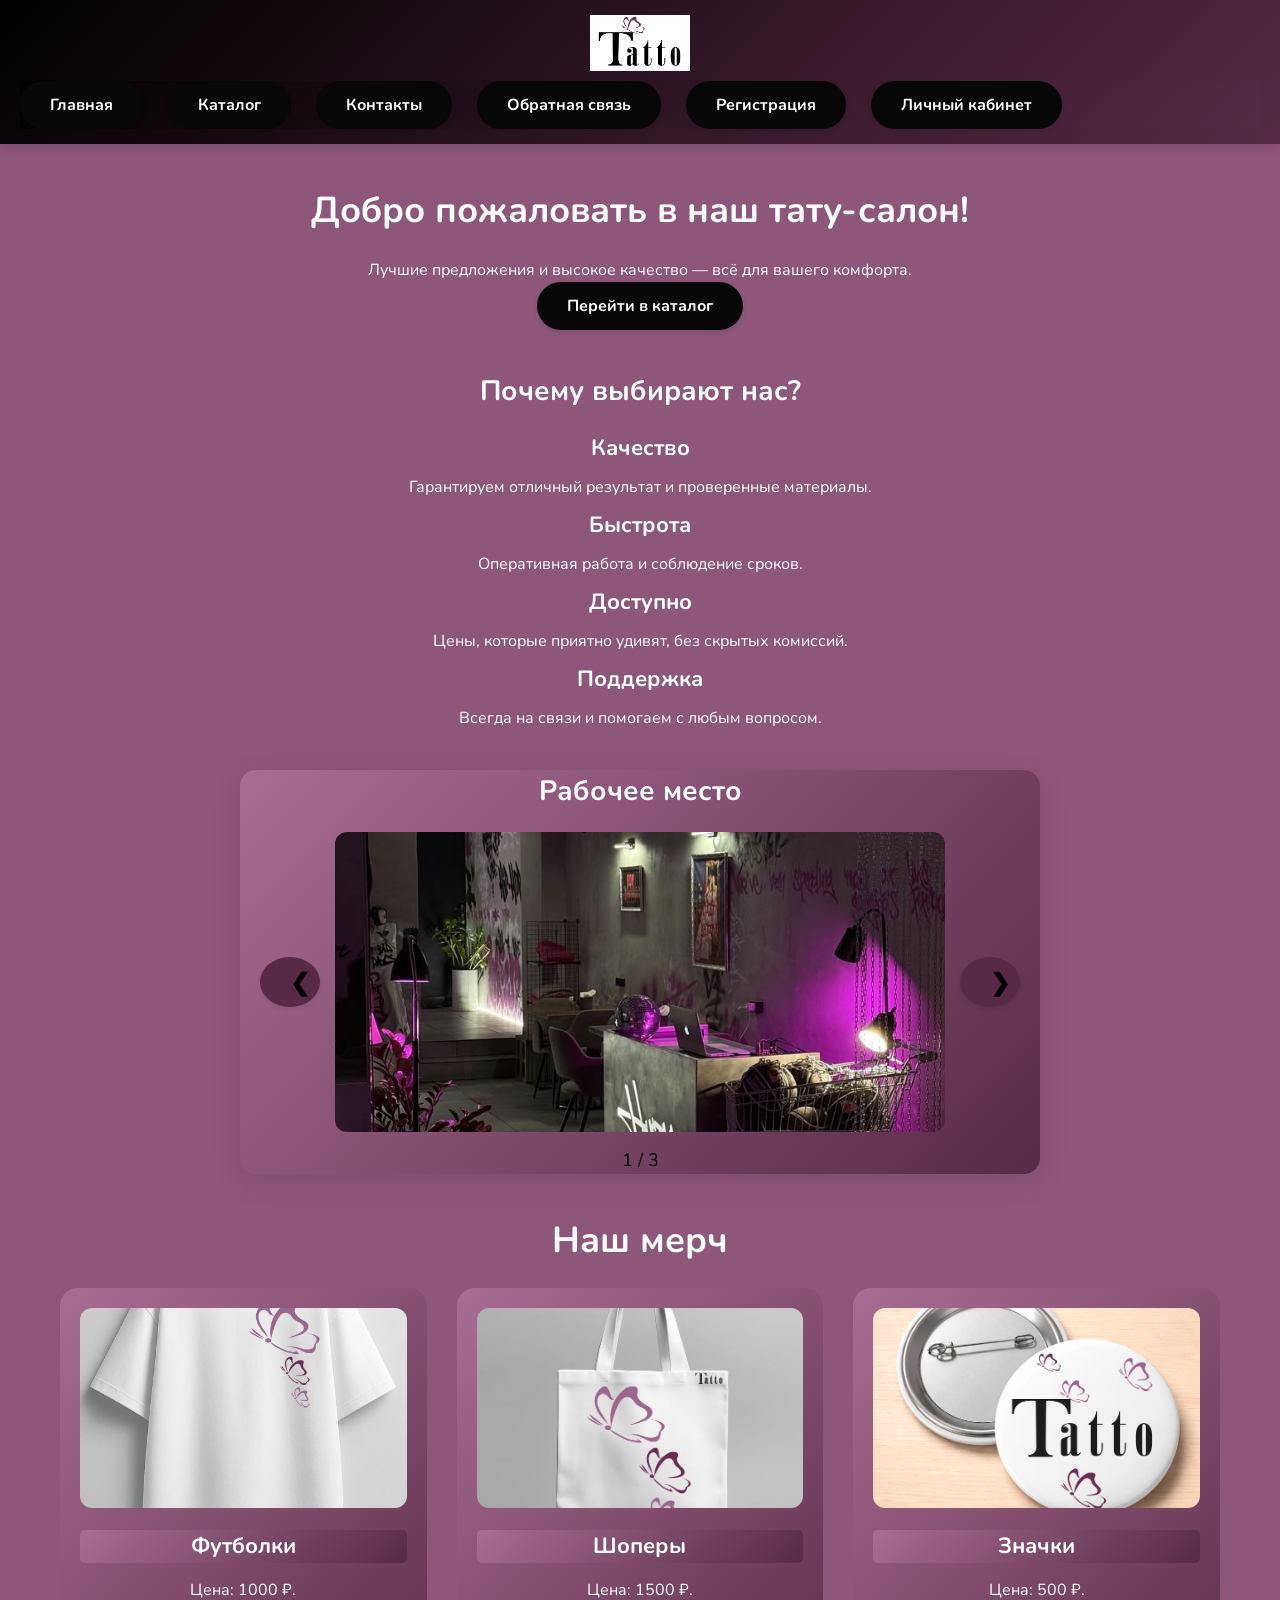
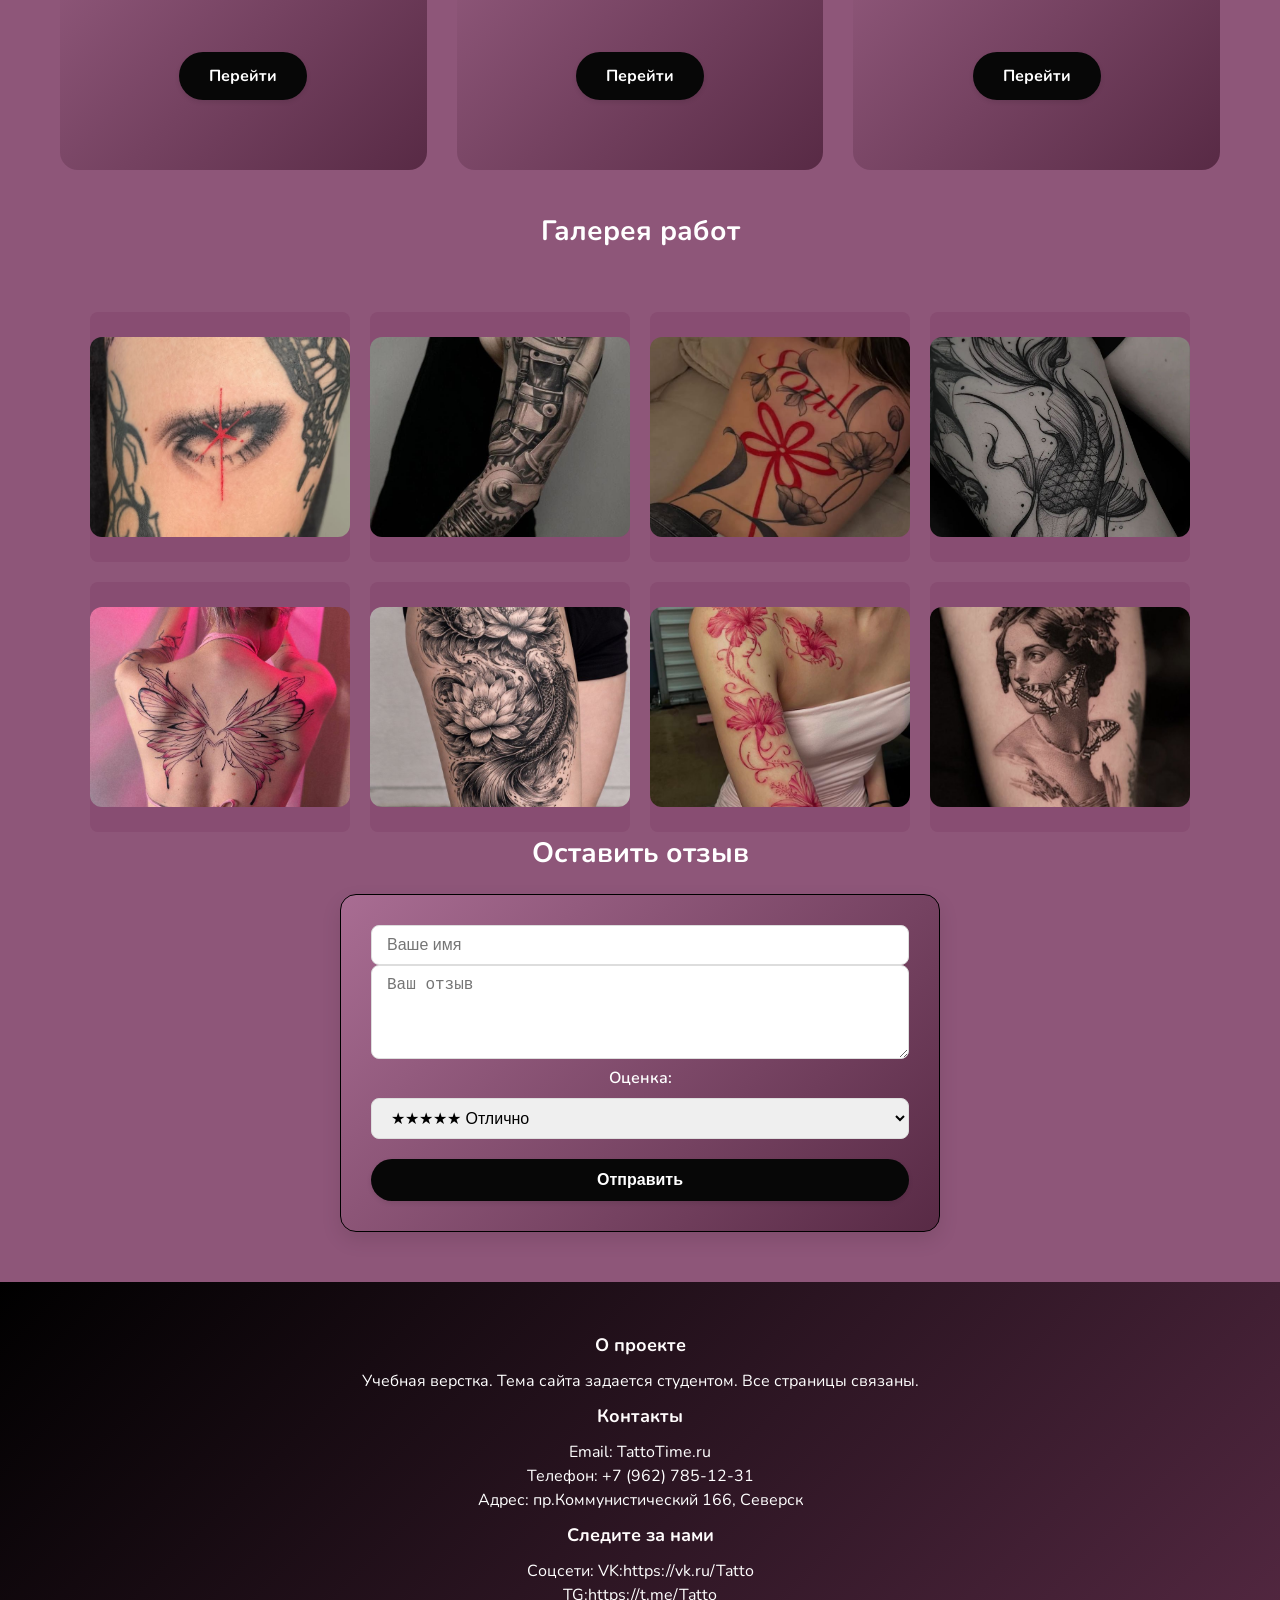
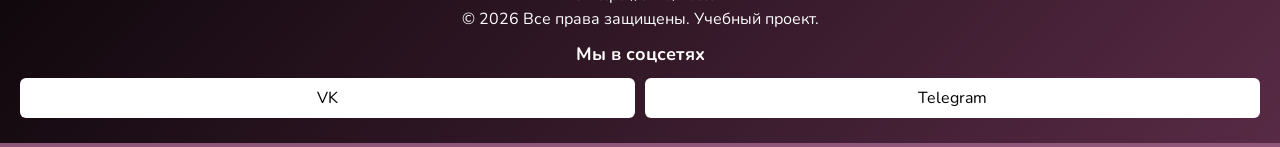
==== commit 996be14d: "ПР-9" ====
--- a/index.html
+++ b/index.html
@@ -18,9 +18,14 @@
                     <li><a  href="catalog.html" button type="button" class="btn btn-secondary">Каталог </button></a></li>
                     <li><a  href="contacts.html" button type="button" class="btn btn-secondary">Контакты </button></a></li>
                     <li><a  href="feedback.html" button type="button" class="btn btn-secondary">Обратная связь </button></a></li>
+                    <li><a  href="signup.html" button type="button" class="btn btn-secondary">Регистрация </button></a></li>
+                    <li><a  href="profile.html" button type="button" class="btn btn-secondary">Личный кабинет</button></a></li>
                 </ul>
             </nav>
         </div>
+
+
+        
     </header>
 
     <main>
@@ -59,19 +64,48 @@
                     </div>
                 </div>
             </section>
+
+            <section>
+
+                <div class="slider-container">
+                    <h2>Рабочее место</h2>
+                    <div class="slider">
+                        <button class="slider-btn prev-btn" id="prevBtn">❮</button>
+                        <div class="slider-image-wrapper">
+                            <img src="" alt="Изображение 1" id="sliderImage">
+                        </div>
+                        <button class="slider-btn next-btn" id="nextBtn">❯</button>
+                    </div>
+                    <p class="image-counter" id="imageCounter">1 / 5</p>
+                </div>
+            </section>
+
     
 
         </section>
 
         <section class="section container">
-            <h1> Популярно в этом месяце</h1>
+            <h1> Наш мерч </h1>
             <div class="cards">
-            <div class="card"><img src="img/загрузка.jpg"><h3>Реализм </h3><p> Цена: от 12 000 ₽.</p>Изображение максимально приближено к реальному объекту<p></p><a href="areenda.html" class="btn btn-outline-dark" style="margin: 50px;">Подробнее</a></div>
-            <div class="card"><img src="img/5.jpg"><h3>Леттеринг</h3><p>Цена: от 2000 ₽.</p>Татуировки из слов или фраз, которые образуют изображение. <p></p><a href="areenda.html" class="btn btn-outline-dark" style="margin: 50px;">Подробнее</a></div>
-            <div class="card"><img src="img/7.jpg"><h3>Мини-тату</h3><p>Цена: от 2000 ₽.</p>Небольшие татуировки, размер которых часто не превышает 5 см.<p></p><a href="areenda.html" class="btn btn-outline-dark" style="margin: 50px;">Подробнее</a></div>
-            
+            <div class="card"><img src="img/фут1.png"><h3>Футболки </h3><p> Цена: 1000 ₽.</p><p></p><a href="areenda.html" class="btn btn-outline-dark" style="margin: 50px;">Перейти</a></div>
+            <div class="card"><img src="img/шопер 1.png"><h3>Шоперы</h3><p>Цена: 1500 ₽.</p><p></p><a href="areenda.html" class="btn btn-outline-dark" style="margin: 50px;">Перейти</a></div>
+            <div class="card"><img src="img/брелок.png"><h3>Значки</h3><p>Цена: 500 ₽.</p><p></p><a href="areenda.html" class="btn btn-outline-dark" style="margin: 50px;">Перейти</a></div>
+        </section>
 
-            
+        <section class="gallery">
+            <div class="container">
+                <h2 class="section-title">Галерея работ</h2>
+                <div class="gallery-grid">
+                    <div class="gallery-item" > <img src="img/8.jpg" alt=""></div> 
+                    <div class="gallery-item"> <img src="img/9.jpg" alt=""></div>
+                    <div class="gallery-item"> <img src="img/11.jpg" alt=""></div>
+                    <div class="gallery-item"><img src="img/12.jpg" alt=""></div>
+                    <div class="gallery-item"><img src="img/13.jpg" alt=""></div>
+                    <div class="gallery-item"><img src="img/14.jpg" alt=""></div>
+                    <div class="gallery-item"><img src="img/111.jpg" alt=""></div>
+                    <div class="gallery-item"><img src="img/15.jpg" alt=""></div>
+                </div>
+            </div>
         </section>
 
         <!-- Форма для добавления отзыва -->
@@ -92,30 +126,11 @@
                 </div>
                 <button type="submit">Отправить</button>
             </form>
-        </section>
 
         </section>
         
 
     </main>
-
-    
-
-<section class="gallery">
-    <div class="container">
-        <h2 class="section-title">Галерея работ</h2>
-        <div class="gallery-grid">
-            <div class="gallery-item" > <img src="img/8.jpg" alt=""></div> 
-            <div class="gallery-item"> <img src="img/9.jpg" alt=""></div>
-            <div class="gallery-item"> <img src="img/11.jpg" alt=""></div>
-            <div class="gallery-item"><img src="img/12.jpg" alt=""></div>
-            <div class="gallery-item"><img src="img/13.jpg" alt=""></div>
-            <div class="gallery-item"><img src="img/14.jpg" alt=""></div>
-        </div>
-    </div>
-</section>
-
-
 
     <footer>
         <div>
@@ -149,5 +164,6 @@
 </div>
 
     </footer>
+    <script src="slider.js"></script>
 </body>
 </html>
--- a/style.css
+++ b/style.css
@@ -1,6 +1,11 @@
+@font-face {
+    font-family: "Nunito";
+    src: url(fonts/Nunito-VariableFont_wght.ttf);
+}
+
 /* Общие стили для всего сайта */
 body {
-    font-family: Arial, Helvetica, sans-serif;
+    /* font-family: Arial, Helvetica, sans-serif; */
     font-size: 16px;
     color: #ffffff;           /* тёмно-серый текст */
     background-color: #884d72f1; /* белый фон */
@@ -10,6 +15,7 @@
     text-align: center;
     justify-content: space-evenly;
     flex-direction: column;
+    font-family: "Nunito";
 
 
 }
@@ -25,6 +31,159 @@
 .body .btn:hover {
     background-color: #ffffff;
 }
+
+* {
+    box-sizing: border-box;
+}
+
+
+.slider-container {
+    text-align: center;
+   background: linear-gradient(135deg, #aa6e94f1 0%, #582a45 100%);
+    padding: 30px;
+    border-radius: 16px;
+    box-shadow: 0 8px 30px rgba(0,0,0,0.1);
+    max-width: 800px;
+    width: 100%;
+    margin: 40px auto;
+    padding: 0 20px;
+    box-sizing: border-box;
+
+
+}
+
+.slider {
+    display: flex;
+    align-items: center;
+    gap: 15px;
+    justify-content: center;
+}
+
+.slider-image-wrapper {
+    flex: 1;
+    overflow: hidden;
+    border-radius: 12px;
+    
+}
+
+.slider-image-wrapper img {
+    width: 100%;
+    height: 300px;
+    object-fit: cover;
+    display: block;
+    transition: opacity 0.3s;
+}
+
+.slider-btn {
+    background: #582a45;
+    color: #000000;
+    border: none;
+    width: 50px;
+    height: 50px;
+    border-radius: 50%;
+    font-size: 24px;
+    cursor: pointer;
+    transition: background 0.2s;
+}
+
+.slider-btn:hover {
+    background: #ffffff;
+}
+
+.image-counter {
+    margin-top: 15px;
+    font-size: 18px;
+    color: #000000;
+}
+
+
+
+.calculator-container {
+    background: linear-gradient(135deg, #aa6e94f1 0%, #582a45 100%);
+    padding: 30px;
+    border-radius: 16px;
+    box-shadow: 0 8px 30px rgba(112, 51, 87, 0.986);
+    max-width: 420px;
+    width: 100%;
+    text-align: center;
+}
+
+.input-group {
+    margin-bottom: 20px;
+    text-align: left;
+}
+
+.input-group label {
+    display: block;
+    font-weight: bold;
+    margin-bottom: 5px;
+    color: #333;
+}
+
+.input-group input {
+    width: 100%;
+    padding: 10px 15px;
+    border: 2px solid #000000;
+    border-radius: 8px;
+    font-size: 16px;
+    transition: border-color 0.2s;
+}
+
+.input-group input:focus {
+    outline: none;
+    border-color: #ffffff;
+}
+
+button {
+    background: #ffffff;
+    color: #53214b;
+    border: none;
+    padding: 12px 30px;
+    border-radius: 30px;
+    font-size: 18px;
+    font-weight: bold;
+    cursor: pointer;
+    transition: background 0.2s;
+    width: 100%;
+}
+
+button:hover {
+    background: #ffffff;
+}
+
+.result {
+    margin-top: 20px;
+    padding: 15px;
+    background: #582a45;
+    border-radius: 8px;
+}
+
+.result p {
+    margin: 8px 0;
+    font-size: 18px;
+}
+
+#finalPrice {
+    font-weight: bold;
+    font-size: 24px;
+    color: #ffffff;
+}
+
+#discountAmount {
+    font-weight: bold;
+    color: #ffffff;
+}
+
+
+
+
+
+
+
+
+
+
+
 
 /* Основной макет главной страницы через grid-areas */
 .page-layout {
@@ -312,7 +471,7 @@
     .product-card {
         display: flex;
         flex-direction: column;
-        height: 100%;
+        height: 30%;
          display: flex;
     flex-direction: column;
     background-color: #ffffff;
@@ -321,6 +480,125 @@
     overflow: hidden;
     transition: box-shadow 0.2s;
     }
+
+
+
+    /* Контейнер карточки */
+.flip-card {
+    background-color: transparent;
+    height: 380px;
+    perspective: 1000px;  /* Создаёт 3D-эффект */
+    cursor: pointer;
+    animation: fadeInUp 0.6s ease forwards;
+    opacity: 0;
+    
+   
+}
+
+@keyframes fadeInUp {
+    from {
+        opacity: 0;
+        transform: translateY(30px);
+    }
+    to {
+        opacity: 1;
+        transform: translateY(0);
+    }
+}
+
+/* Внутренний блок, который вращается */
+.flip-card-inner {
+    position: relative;
+    width: 100%;
+    height: 100%;
+    transition: transform 0.6s;
+    transform-style: preserve-3d;
+}
+
+/* Переворот при наведении (CSS-версия) */
+.flip-card:hover .flip-card-inner {
+    transform: rotateY(180deg);
+}
+
+/* Если используется класс flipped (для клика) */
+.flip-card.flipped .flip-card-inner {
+    transform: rotateY(180deg);
+}
+
+/* Передняя и задняя стороны карточки */
+.flip-card-front,
+.flip-card-back {
+    position: absolute;
+    width: 100%;
+    height: 100%;
+    backface-visibility: hidden;  /* Скрываем обратную сторону */
+    border-radius: 16px;
+    box-shadow: 0 8px 25px rgba(0,0,0,0.1);
+    display: flex;
+    flex-direction: column;
+    align-items: center;
+    justify-content: center;
+    padding: 30px;
+}
+
+.flip-card-front {
+    background: rgb(255, 255, 255);
+}
+
+.flip-card-back {
+    background: linear-gradient(135deg, #aa6e94f1 0%, #582a45 100%);
+    color: rgb(255, 255, 255);
+    transform: rotateY(180deg);
+}
+
+.flip-card-icon {
+    font-size: 64px;
+    margin-bottom: 15px;
+}
+
+.flip-card-front h3 {
+    font-size: 24px;
+    color: #333;
+}
+
+.flip-card-front p {
+    color: #333;
+    font-size: 14px;
+    margin-top: 8px;
+}
+
+.flip-card-back h3 {
+    font-size: 22px;
+    margin-bottom: 10px;
+}
+
+.flip-card-back p {
+    font-size: 15px;
+    color: #bdc3c7;
+    margin: 5px 0;
+}
+
+.flip-card-btn {
+    display: inline-block;
+    background: #000000;
+    color: white;
+    padding: 10px 25px;
+    border-radius: 30px;
+    text-decoration: none;
+    margin-top: 15px;
+    transition: background 0.2s;
+}
+
+.flip-card-btn:hover {
+    background: #582a45;
+}
+
+
+
+
+
+
+
 
 
 /* На планшетах и десктопах: изображение слева, текст справа */
@@ -686,8 +964,11 @@
 /* Галерея — сложная сетка с разными размерами */
 .gallery-grid {
     display: grid;
-    gap: 15px;
-    grid-template-columns: repeat(2, 1fr);
+    grid-template-columns: repeat(auto-fit, minmax(200px, 1fr));
+    gap: 20px;
+    max-width: 1100px;
+    margin: 0 auto;
+
 }
 
 .gallery-item {
@@ -698,8 +979,19 @@
     align-items: center;
     justify-content: center;
     font-size: 40px;
-    transition: 0.3s;
-}
+    transition: opacity 0.6s ease, transform 0.6s ease;
+    font-weight: bold;
+    color: white;
+    transform: translateY(40px);
+   
+
+}
+
+.gallery-item.show {
+    opacity: 1;
+    transform: translateY(0);
+}
+
 
 .gallery-item:hover {
     transform: scale(1.02);
